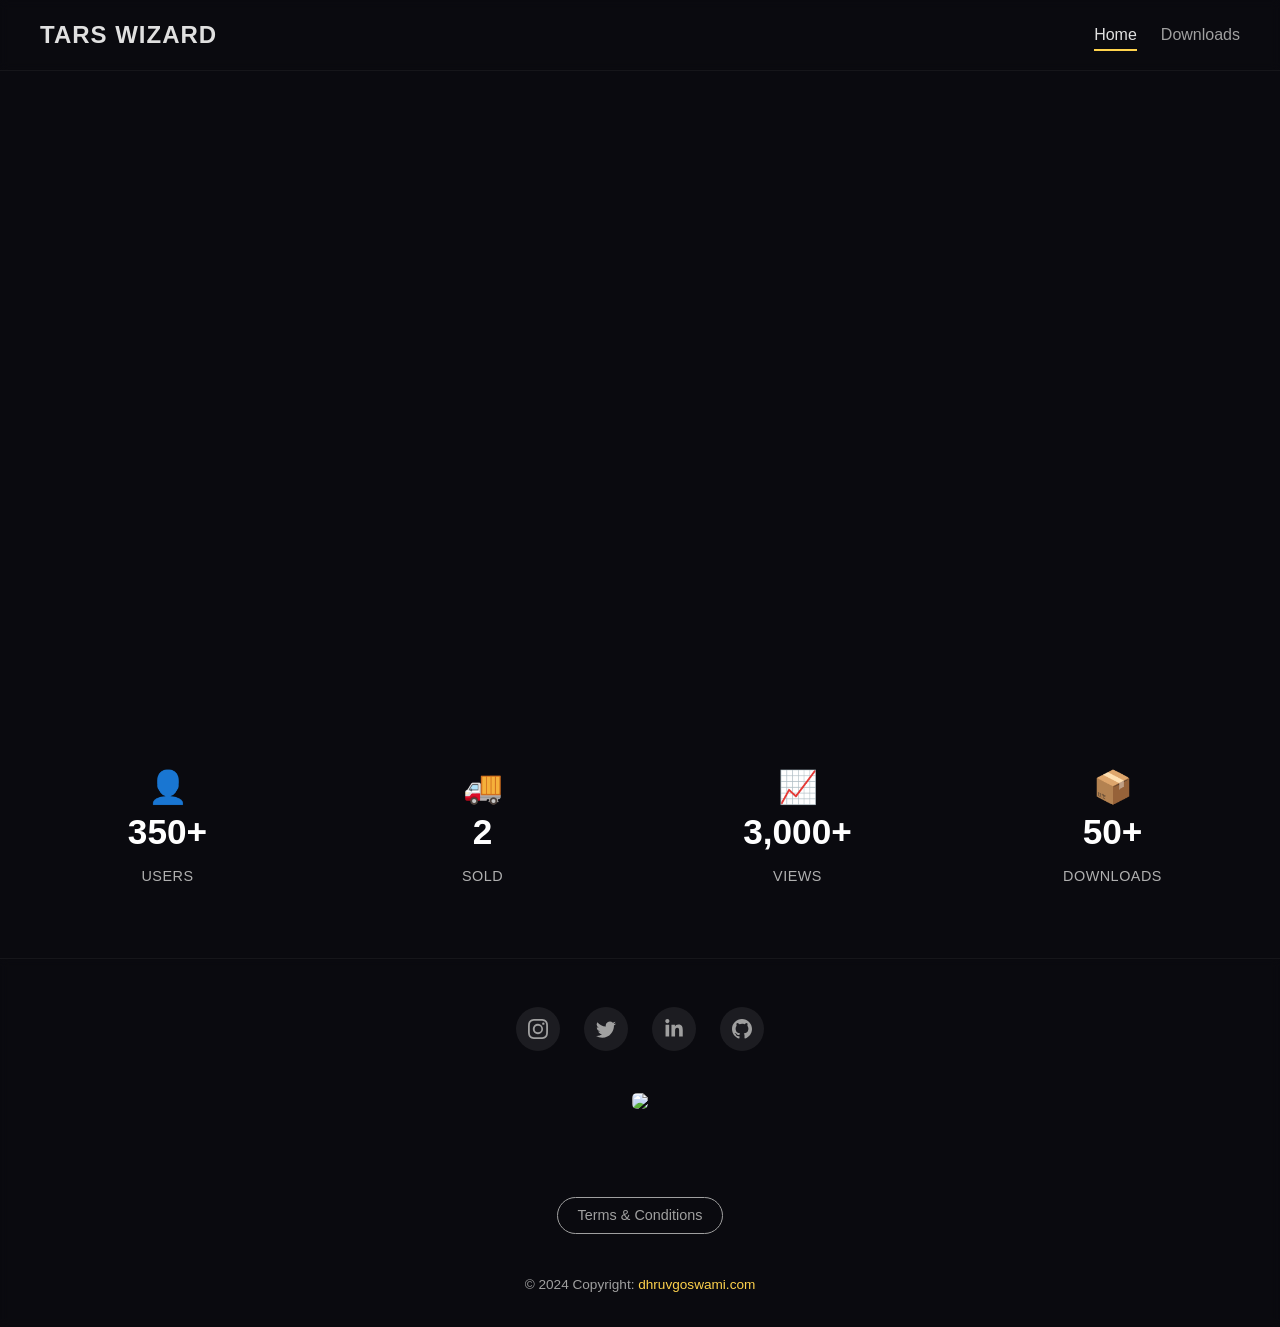
==== index.html @ a16fc8af "Refresh downloads and Docs" ====
<!DOCTYPE html>
<html lang="en">
<head>
    <meta charset="UTF-8">
    <meta name="viewport" content="width=device-width, initial-scale=1.0">
    <title>TARS WIZARD - Robotic Assistant</title>
    <link rel="stylesheet" href="styles.css">
    <style>
        /* Stats Section Styles */
        .stats-container {
            display: flex;
            justify-content: space-around;
            align-items: flex-start; /* Align items to the top for consistent baseline if text wraps */
            flex-wrap: wrap;
            padding: 20px 10px; /* Adjusted padding */
            margin-top: 30px; /* Space below the spline viewer */
            margin-bottom: 30px; /* Space above footer or next section */
            /* background-color: rgba(255, 255, 255, 0.05); /* Subtle background, can be re-enabled */
            border-radius: 8px;
            color: #fff; 
        }
        .stat-item {
            display: flex;
            flex-direction: column;
            align-items: center;
            text-align: center;
            padding: 10px; /* Reduced padding for tighter look */
            margin: 10px; /* Margin between items */
            min-width: 100px; /* Minimum width for each stat item */
            flex-basis: 180px; /* Base width, allowing flex-grow if space */
            flex-grow: 1;
        }
        .stat-icon {
            font-size: 2em; 
            margin-bottom: 10px;
            color: #FFDD00; /* Accent color */
            line-height: 1; /* Ensure icon doesn't add too much vertical space */
        }
        .stat-number {
            font-size: 2.2em; 
            font-weight: 700; /* Bolder */
            line-height: 1.1;
            color: #ffffff; /* Bright white for numbers */
        }
        .stat-label {
            font-size: 0.9em;
            color: #b0b0b0; /* Lighter grey for labels */
            margin-top: 8px;
            text-transform: uppercase; /* Uppercase labels for style */
            letter-spacing: 0.5px;
        }

        /* Responsive adjustments */
        @media (max-width: 768px) {
            .stats-container {
                flex-direction: row; /* Keep as row but allow wrapping */
                justify-content: center; /* Center items when they wrap */
            }
            .stat-item {
                flex-basis: calc(50% - 20px); /* Two items per row, accounting for margin */
                max-width: calc(50% - 20px);
                margin: 10px;
            }
        }
        @media (max-width: 480px) {
            .stat-item {
                flex-basis: calc(100% - 20px); /* One item per row */
                max-width: calc(100% - 20px);
                padding: 15px 10px;
            }
            .stat-number {
                font-size: 2em;
            }
            .stat-icon {
                font-size: 1.8em;
            }
        }
    </style>
</head>
<body>
    <nav class="main-navbar" id="main-navbar">
        <div class="navbar-content">
            <a href="index.html" class="nav-brand">TARS WIZARD</a>
            <button class="nav-toggle" id="nav-toggle">
                <span></span>
                <span></span>
                <span></span>
            </button>
            <ul class="nav-links" id="nav-links">
                <li><a href="index.html" class="active">Home</a></li> <!-- Mark Home as active -->
                <li><a href="downloads.html">Downloads</a></li>
            </ul>
            <!-- Optional: Add login/signup buttons here if desired -->
            <!-- <div class="auth-buttons-nav"> ... </div> -->
        </div>
    </nav>

    <main id="main-content">
        <section class="hero">
            <div class="hero-content">
                <div class="model-container">
                    <script type="module" src="https://unpkg.com/@splinetool/viewer@1.9.54/build/spline-viewer.js"></script>
                    <spline-viewer url="https://prod.spline.design/zp9qJpW-z9RVErOU/scene.splinecode"></spline-viewer>
                </div>
            </div>
        </section>

        <section class="stats-section">
            <div class="stats-container">
                <div class="stat-item">
                    <div class="stat-icon">👤</div>
                    <div class="stat-number">350+</div>
                    <div class="stat-label">Users</div>
                </div>
                <div class="stat-item">
                    <div class="stat-icon">🚚</div>
                    <div class="stat-number">2</div>
                    <div class="stat-label">Sold</div>
                </div>
                <div class="stat-item">
                    <div class="stat-icon">📈</div>
                    <div class="stat-number">3,000+</div>
                    <div class="stat-label">Views</div>
                </div>
                <div class="stat-item">
                    <div class="stat-icon">📦</div>
                    <div class="stat-number">50+</div>
                    <div class="stat-label">Downloads</div>
                </div>
            </div>
        </section>

        <footer class="site-footer">
            <div class="footer-content">
                <div class="social-card-container">
                    <a href="https://www.instagram.com/wizard.py/" class="socialContainer containerOne">
                        <svg class="socialSvg instagramSvg" viewBox="0 0 16 16">
                            <path d="M8 0C5.829 0 5.556.01 4.703.048 3.85.088 3.269.222 2.76.42a3.917 3.917 0 0 0-1.417.923A3.927 3.927 0 0 0 .42 2.76C.222 3.268.087 3.85.048 4.7.01 5.555 0 5.827 0 8.001c0 2.172.01 2.444.048 3.297.04.852.174 1.433.372 1.942.205.526.478.972.923 1.417.444.445.89.719 1.416.923.51.198 1.09.333 1.942.372C5.555 15.99 5.827 16 8 16s2.444-.01 3.298-.048c.851-.04 1.434-.174 1.943-.372a3.916 3.916 0 0 0 1.416-.923c.445-.445.718-.891.923-1.417.197-.509.332-1.09.372-1.942C15.99 10.445 16 10.173 16 8s-.01-2.445-.048-3.299c-.04-.851-.175-1.433-.372-1.941a3.926 3.926 0 0 0-.923-1.417A3.911 3.911 0 0 0 13.24.42c-.51-.198-1.092-.333-1.943-.372C10.443.01 10.172 0 7.998 0h.003zm-.717 1.442h.718c2.136 0 2.389.007 3.232.046.78.035 1.204.166 1.486.275.373.145.64.319.92.599.28.28.453.546.598.92.11.281.24.705.275 1.485.039.843.047 1.096.047 3.231s-.008 2.389-.047 3.232c-.035.78-.166 1.203-.275 1.485a2.47 2.47 0 0 1-.599.919c-.28.28-.546.453-.92.598-.28.11-.704.24-1.485.276-.843.038-1.096.047-3.232.047s-2.39-.009-3.233-.047c-.78-.036-1.203-.166-1.485-.276a2.478 2.478 0 0 1-.92-.598 2.48 2.48 0 0 1-.6-.92c-.109-.281-.24-.705-.275-1.485-.038-.843-.046-1.096-.046-3.233 0-2.136.008-2.388.046-3.231.036-.78.166-1.204.276-1.486.145-.373.319-.64.599-.92.28-.28.546-.453.92-.598.282-.11.705-.24 1.485-.276.738-.034 1.024-.044 2.515-.045v.002zm4.988 1.328a.96.96 0 1 0 0 1.92.96.96 0 0 0 0-1.92zm-4.27 1.122a4.109 4.109 0 1 0 0 8.217 4.109 4.109 0 0 0 0-8.217zm0 1.441a2.667 2.667 0 1 1 0 5.334 2.667 2.667 0 0 1 0-5.334z"></path>
                        </svg>
                    </a>
                    <a href="https://x.com/Dhruv_10_" class="socialContainer containerTwo">
                        <svg class="socialSvg twitterSvg" viewBox="0 0 16 16">
                            <path d="M5.026 15c6.038 0 9.341-5.003 9.341-9.334 0-.14 0-.282-.006-.422A6.685 6.685 0 0 0 16 3.542a6.658 6.658 0 0 1-1.889.518 3.301 3.301 0 0 0 1.447-1.817 6.533 6.533 0 0 1-2.087.793A3.286 3.286 0 0 0 7.875 6.03a9.325 9.325 0 0 1-6.767-3.429 3.289 3.289 0 0 0 1.018 4.382A3.323 3.323 0 0 1 .64 6.575v.045a3.288 3.288 0 0 0 2.632 3.218 3.203 3.203 0 0 1-.865.115 3.23 3.23 0 0 1-.614-.057 3.283 3.283 0 0 0 3.067 2.277A6.588 6.588 0 0 1 .78 13.58a6.32 6.32 0 0 1-.78-.045A9.344 9.344 0 0 0 5.026 15z"></path>
                        </svg>
                    </a>
                    <a href="https://www.linkedin.com/in/Dhruv-Goswami-24-/" class="socialContainer containerThree">
                        <svg class="socialSvg linkdinSvg" viewBox="0 0 448 512">
                            <path d="M100.28 448H7.4V148.9h92.88zM53.79 108.1C24.09 108.1 0 83.5 0 53.8a53.79 53.79 0 0 1 107.58 0c0 29.7-24.1 54.3-53.79 54.3zM447.9 448h-92.68V302.4c0-34.7-.7-79.2-48.29-79.2-48.29 0-55.69 37.7-55.69 76.7V448h-92.78V148.9h89.08v40.8h1.3c12.4-23.5 42.69-48.3 87.88-48.3 94 0 111.28 61.9 111.28 142.3V448z"></path>
                        </svg>
                    </a>
                    <a href="https://github.com/DhruvGoswami10" class="socialContainer containerFour">
                        <svg class="socialSvg githubSvg" viewBox="0 0 24 24">
                            <path d="M12 0C5.374 0 0 5.373 0 12c0 5.302 3.438 9.8 8.207 11.387.599.111.793-.261.793-.577v-2.234c-3.338.726-4.033-1.416-4.033-1.416-.546-1.387-1.333-1.756-1.333-1.756-1.089-.745.083-.729.083-.729 1.205.084 1.839 1.237 1.839 1.237 1.07 1.834 2.807 1.304 3.492.997.107-.775.418-1.305.762-1.604-2.665-.305-5.467-1.334-5.467-5.931 0-1.311.469-2.381 1.236-3.221-.124-.303-.535-1.524.117-3.176 0 0 1.008-.322 3.301 1.23A11.509 11.509 0 0112 5.803c1.02.005 2.047.138 3.006.404 2.291-1.552 3.297-1.23 3.297-1.23.653 1.653.242 2.874.118 3.176.77.84 1.235 1.911 1.235 3.221 0 4.609-2.807 5.624-5.479 5.921.43.372.823 1.102.823 2.222v3.293c0 .319.192.694.801.576C20.566 21.797 24 17.3 24 12c0-6.627-5.373-12-12-12z"/>
                        </svg>
                    </a>
                </div>

                <div class="support-link">
                    <a href="https://www.buymeacoffee.com/DhruvG24"><img src="https://img.buymeacoffee.com/button-api/?text=Support TARS Maintenance &emoji=&slug=DhruvG24&button_colour=FFDD00&font_colour=000000&font_family=Inter&outline_colour=000000&coffee_colour=ffffff" /></a>
                </div>

                <div class="footer-stats">
                    <!-- Removed Firebase-dependent stats -->
                </div>

                <div class="footer-links">
                    <button onclick="window.location.href='https://garnet-indigo-717.notion.site/Terms-and-Conditions-18381163f50b80c9a275ccec03162fb6?pvs=4'" class="terms-btn">Terms & Conditions</button>
                </div>

                <div class="copyright">
                    © 2024 Copyright: <a href="https://dhruvgoswami.com" class="copyright-link">dhruvgoswami.com</a>
                </div>
            </div>
        </footer>
    </main>

    <script>
        // --- Navbar Scroll Behavior ---
        let lastScrollTop = 0;
        const navbar = document.getElementById('main-navbar');
        const scrollThreshold = 50; // Only hide after scrolling down 50px

        window.addEventListener('scroll', function() {
            let currentScroll = window.pageYOffset || document.documentElement.scrollTop;

            if (currentScroll > lastScrollTop && currentScroll > scrollThreshold) {
                // Scrolling Down
                if (navbar) {
                    navbar.classList.add('navbar-hidden');
                }
            } else {
                // Scrolling Up or near top
                if (navbar) {
                    navbar.classList.remove('navbar-hidden');
                }
            }
            // For Mobile or negative scrolling
            lastScrollTop = currentScroll <= 0 ? 0 : currentScroll;
        }, false);

        // --- Mobile Navigation Toggle ---
        document.addEventListener('DOMContentLoaded', function() {
            const navToggle = document.getElementById('nav-toggle');
            const navLinks = document.getElementById('nav-links');

            if (navToggle && navLinks) {
                navToggle.addEventListener('click', function() {
                    navToggle.classList.toggle('active');
                    navLinks.classList.toggle('active');
                });

                // Close mobile menu when clicking on a link
                navLinks.addEventListener('click', function(e) {
                    if (e.target.tagName === 'A') {
                        navToggle.classList.remove('active');
                        navLinks.classList.remove('active');
                    }
                });

                // Close mobile menu when clicking outside
                document.addEventListener('click', function(e) {
                    if (!navbar.contains(e.target)) {
                        navToggle.classList.remove('active');
                        navLinks.classList.remove('active');
                    }
                });
            }
        });

        // --- Initialization ---
        document.addEventListener('DOMContentLoaded', () => {
            // Removed Firebase-dependent function calls
        });
    </script>
</body>
</html>
---- styles.css ----
/* Reset and Base Styles */
:root {
    --background-dark: #0a0a0f; /* Very dark blue/black */
    --text-light: #e0e0e0; /* Light grey */
    --text-medium: #a0a0a0; /* Medium grey */
    --accent-gold: #ffd34d; /* Gold accent */
    --accent-blue: #4286f4; /* Subtle blue */
    --font-primary: 'Inter', sans-serif; /* Clean sans-serif font */
}

/* Import Inter font (add this if not already globally available) */
@import url('https://fonts.googleapis.com/css2?family=Inter:wght@300;400;500;700&display=swap');

* {
    margin: 0;
    padding: 0;
    box-sizing: border-box;
}

html {
    scroll-behavior: smooth; /* Enable smooth scrolling */
}

body {
    font-family: var(--font-primary);
    background-color: var(--background-dark);
    color: var(--text-light);
    line-height: 1.6;
    overflow-x: hidden; /* Prevent horizontal scroll */
    /* Optional: Add a subtle background gradient or image */
    /* background-image: linear-gradient(to bottom, #0a0a0f, #1a1a2f); */
}

/* Remove styles for elements no longer in index.html */
/* header, .stars, .black-hole, .features, .feature-card, .quote-section, etc. */
/* Keep only styles relevant to the new index.html structure */

/* Main Content Area */
#main-content {
    display: flex;
    flex-direction: column;
    min-height: 100vh; /* Ensure footer is pushed down */
}

/* Hero Section (Spline Viewer) */
.hero {
    display: flex;
    justify-content: center;
    align-items: center;
    flex-grow: 1; /* Take up available space */
    padding: 2rem 1rem; /* Add some padding */
    min-height: 70vh; /* Ensure spline has enough space */
}

.hero-content {
    width: 100%;
    max-width: 1000px; /* Limit spline width */
    height: 60vh; /* Adjust height as needed */
    display: flex;
    justify-content: center;
    align-items: center;
}

.model-container {
    width: 100%;
    height: 100%;
}

spline-viewer {
    width: 100%;
    height: 100%;
    border-radius: 12px; /* Slightly rounded corners */
    /* Add a subtle border or shadow if desired */
    /* border: 1px solid rgba(255, 255, 255, 0.1); */
    /* box-shadow: 0 10px 30px rgba(0, 0, 0, 0.3); */
}

/* Footer Styles */
.site-footer {
    background-color: rgba(10, 10, 15, 0.8); /* Slightly transparent dark background */
    padding: 3rem 1rem 2rem; /* More padding */
    margin-top: auto; /* Push to bottom */
    border-top: 1px solid rgba(255, 255, 255, 0.05); /* Subtle top border */
    backdrop-filter: blur(5px); /* Frosted glass effect (optional) */
    -webkit-backdrop-filter: blur(5px); /* Safari */
}

.footer-content {
    max-width: 1100px;
    margin: 0 auto;
    display: flex;
    flex-direction: column;
    align-items: center;
    gap: 2.5rem; /* Increased gap */
}

/* Social Card Styles (Minimalist) */
.social-card-container { /* Renamed class to avoid conflict if .social-card is used elsewhere */
    display: flex;
    gap: 1.5rem; /* Space out icons */
    /* Removed background, shadow, padding */
}

.socialContainer {
    width: 44px; /* Slightly smaller */
    height: 44px;
    border-radius: 50%; /* Make circular */
    background-color: rgba(255, 255, 255, 0.08); /* Subtle background */
    display: flex;
    align-items: center;
    justify-content: center;
    transition: background-color 0.3s ease, transform 0.3s ease;
}

.socialSvg {
    width: 20px; /* Adjust icon size */
    height: 20px;
}

.socialSvg path {
    fill: var(--text-medium); /* Grey icons */
    transition: fill 0.3s ease;
}

.socialContainer:hover {
    background-color: rgba(255, 255, 255, 0.15); /* Lighten on hover */
    transform: translateY(-3px); /* Subtle lift */
}

/* Specific hover colors (optional, can keep them subtle grey) */
.containerOne:hover .socialSvg path { fill: #d62976; } /* Instagram */
.containerTwo:hover .socialSvg path { fill: #00acee; } /* Twitter */
.containerThree:hover .socialSvg path { fill: #0072b1; } /* LinkedIn */
.containerFour:hover .socialSvg path { fill: #ffffff; } /* GitHub */

/* Remove hover background color changes if only icon color change is desired */
/* .containerOne:hover { background-color: transparent; } */
/* ... etc ... */

/* Support Link (Buy Me a Coffee) */
.support-link a img {
    transition: transform 0.3s ease, box-shadow 0.3s ease;
    border-radius: 5px;
}

.support-link a:hover img {
    transform: scale(1.05);
    box-shadow: 0 5px 15px rgba(255, 221, 0, 0.2);
}

/* Footer Stats */
.footer-stats {
    display: flex;
    gap: 3rem;
    text-align: center;
}

.stat-item {
    animation: fadeInUp 0.5s ease forwards;
}

.stat-item:nth-child(1) { animation-delay: 0.2s; }
.stat-item:nth-child(2) { animation-delay: 0.4s; }

.stat-number {
    font-size: 2rem; /* Slightly smaller */
    font-weight: 500; /* Less bold */
    color: var(--text-light); /* White */
    margin-bottom: 0.3rem;
    display: block;
}

.stat-label {
    font-size: 0.8rem;
    color: var(--text-medium);
    text-transform: uppercase;
    letter-spacing: 1.5px;
}

/* Footer Links (Terms) */
.footer-links .terms-btn {
    background: transparent;
    color: var(--text-medium);
    border: 1px solid var(--text-medium);
    padding: 0.6rem 1.2rem;
    border-radius: 20px; /* Pill shape */
    cursor: pointer;
    transition: all 0.3s ease;
    font-size: 0.9rem;
    font-weight: 500;
}

.footer-links .terms-btn:hover {
    background: rgba(255, 255, 255, 0.1);
    color: var(--text-light);
    border-color: var(--text-light);
    transform: translateY(-2px);
}

/* Copyright */
.copyright {
    color: var(--text-medium);
    font-size: 0.85rem;
}

.copyright-link {
    color: var(--accent-gold);
    text-decoration: none;
    transition: color 0.3s ease;
}

.copyright-link:hover {
    color: #fff;
    text-decoration: underline;
}

/* Animations */
@keyframes fadeInUp {
    from {
        opacity: 0;
        transform: translateY(15px);
    }
    to {
        opacity: 1;
        transform: translateY(0);
    }
}

/* --- Navbar Styles --- */
.main-navbar {
    background-color: rgba(10, 10, 15, 0.8); /* Match footer background */
    padding: 1rem 2rem;
    position: sticky; /* Make it stick to the top */
    top: 0;
    z-index: 100; /* Ensure it's above other content */
    border-bottom: 1px solid rgba(255, 255, 255, 0.05); /* Subtle bottom border */
    backdrop-filter: blur(5px);
    -webkit-backdrop-filter: blur(5px);
    transition: transform 0.3s ease-in-out, background-color 0.3s ease; /* Added transform transition */
}

.main-navbar.navbar-hidden {
    transform: translateY(-100%); /* Hide navbar by moving it up */
}

/* Optional: Change background slightly on scroll */
/* body.scrolled .main-navbar { background-color: rgba(10, 10, 15, 0.9); } */

.navbar-content {
    max-width: 1200px; /* Limit width */
    margin: 0 auto;
    display: flex; /* Ensure flex display */
    justify-content: space-between; /* Space out brand, links, auth */
    align-items: center; /* Vertically align items */
    position: relative;
}

.nav-brand {
    color: var(--text-light);
    font-size: 1.5rem;
    font-weight: 700;
    text-decoration: none;
    letter-spacing: 1px;
    transition: color 0.3s ease;
}

.nav-brand:hover {
    color: var(--accent-gold);
}

/* Mobile menu toggle button */
.nav-toggle {
    display: none;
    flex-direction: column;
    cursor: pointer;
    padding: 0.5rem;
    background: none;
    border: none;
    z-index: 101;
}

.nav-toggle span {
    display: block;
    width: 25px;
    height: 3px;
    background-color: var(--text-light);
    margin: 3px 0;
    transition: 0.3s;
    transform-origin: center;
}

.nav-toggle.active span:nth-child(1) {
    transform: rotate(45deg) translate(5px, 5px);
}

.nav-toggle.active span:nth-child(2) {
    opacity: 0;
}

.nav-toggle.active span:nth-child(3) {
    transform: rotate(-45deg) translate(7px, -6px);
}

.nav-links {
    list-style: none;
    display: flex;
    gap: 1.5rem;
}

.nav-links li {
    padding: 0;
    margin: 0;
}

.nav-links a {
    color: var(--text-medium);
    text-decoration: none;
    font-size: 1rem;
    font-weight: 500;
    padding: 0.5rem 0;
    position: relative;
    transition: color 0.3s ease;
}

.nav-links a::after {
    content: '';
    position: absolute;
    bottom: 0;
    left: 0;
    width: 0;
    height: 2px;
    background-color: var(--accent-gold);
    transition: width 0.3s ease;
}

.nav-links a:hover,
.nav-links a.active {
    color: var(--text-light);
}

.nav-links a:hover::after,
.nav-links a.active::after {
    width: 100%;
}

/* Adjust auth buttons position in navbar */
.auth-buttons-nav {
    display: flex; /* Ensure flex display */
    align-items: center; /* Vertically align items */
    gap: 0.5rem; /* Space between buttons */
}

.auth-buttons-nav button {
    background-color: var(--accent-gold);
    color: var(--background-dark);
    border: none;
    padding: 0.5rem 1rem;
    border-radius: 4px;
    cursor: pointer;
    font-weight: 500;
    transition: background-color 0.3s ease;
    margin: 0; /* Explicitly remove any default/conflicting margins */
}

.auth-buttons-nav button:hover {
    background-color: #fff;
}

.auth-buttons-nav #logout-btn {
    background-color: transparent;
    color: var(--text-medium);
    border: 1px solid var(--text-medium);
}

.auth-buttons-nav #logout-btn:hover {
    background-color: rgba(255, 255, 255, 0.1);
    color: var(--text-light);
    border-color: var(--text-light);
}

.auth-buttons-nav .user-email {
    color: var(--text-medium);
    font-size: 0.9rem;
    margin-right: 0.5rem;
}

/* --- Community Page Layout --- */
.community-layout {
    display: flex;
    margin-top: 60px; /* Adjust based on navbar height */
    padding: 20px;
}

.sidebar-nav {
    width: 200px;
    flex-shrink: 0; /* Prevent the sidebar from shrinking */
    padding-right: 20px;
    border-right: 1px solid #ddd; /* Use a theme-appropriate color */
    /* Ensure consistent background if needed */
    /* background-color: rgba(10, 10, 15, 0.4); */
}

.sidebar-nav h2 {
    margin-top: 0;
    margin-bottom: 15px;
    font-size: 1.4em;
    color: var(--text-light); /* Use theme color */
}

.sidebar-nav ul {
    list-style: none;
    padding: 0;
    margin: 0;
}

.sidebar-nav li {
    margin-bottom: 10px;
}

.sidebar-nav .sidebar-link {
    text-decoration: none;
    color: var(--text-medium); /* Use theme color */
    padding: 8px 12px;
    display: block;
    border-radius: 4px;
    transition: background-color 0.2s ease, color 0.2s ease;
}

.sidebar-nav .sidebar-link:hover {
    background-color: rgba(255, 255, 255, 0.1); /* Theme hover */
    color: var(--text-light);
}

.sidebar-nav .sidebar-link.active {
    background-color: var(--accent-blue); /* Theme active color */
    color: white;
    font-weight: bold;
}

.community-content {
    flex-grow: 1;
    padding-left: 30px;
    min-width: 0; /* Prevent content from pushing sidebar if it's too wide */
}

/* --- TARS Logs Specific Styles --- */
.tars-log-controls button {
    margin-left: 10px;
    padding: 8px 15px;
    cursor: pointer;
    border: 1px solid #ccc;
    border-radius: 4px;
    background-color: #f8f9fa;
}

.tars-log-controls button:hover {
    background-color: #e2e6ea;
}

#clear-logs-btn {
    background-color: #dc3545;
    color: white;
    border-color: #dc3545;
}

#clear-logs-btn:hover {
    background-color: #c82333;
    border-color: #bd2130;
}

.tars-log-output {
    height: 400px; /* Or max-height */
    overflow-y: auto;
    border: 1px solid #eee;
    padding: 15px;
    background-color: #1a1a1a; /* Dark background */
    color: #0f0; /* Green text */
    font-family: 'Courier New', Courier, monospace;
    font-size: 0.9em;
    border-radius: 4px;
    white-space: pre-wrap; /* Preserve whitespace and wrap lines */
    word-wrap: break-word; /* Break long words */
}

.log-entry {
    margin-bottom: 5px;
}

/* Styles for the typing cursor (no animation) */
.log-cursor {
    display: inline-block;
    background-color: #0f0; /* Cursor color matches text */
    width: 8px; /* Adjust width as needed */
    height: 1em; /* Match line height */
    margin-left: 2px;
    vertical-align: text-bottom; /* Align cursor nicely */
}

/* Responsive adjustments */
@media (max-width: 768px) {
    .community-layout {
        flex-direction: column;
    }

    .sidebar-nav {
        width: 100%;
        border-right: none;
        border-bottom: 1px solid #ddd;
        padding-right: 0;
        margin-bottom: 20px;
    }

    .community-content {
        padding-left: 0;
    }

    .section-header {
        flex-direction: column;
        align-items: flex-start;
    }

    .section-header h1 {
        margin-bottom: 10px;
    }

    .tars-log-controls {
        margin-top: 10px;
    }

    .tars-log-controls button {
        margin-left: 0;
        margin-right: 10px;
        margin-bottom: 5px; /* Stack buttons nicely */
    }
}

/* --- Community Content Area --- */
.community-content {
    flex-grow: 1; /* Take remaining space */
    min-width: 0; /* Prevent overflow issues */
}

.community-section {
    display: none; /* Hide sections by default */
    padding: 1.5rem;
    background-color: rgba(10, 10, 15, 0.6); /* Match footer/navbar */
    border-radius: 8px;
    margin-bottom: 2rem; /* Space between sections if multiple were shown */
    border: 1px solid rgba(255, 255, 255, 0.05);
}

.community-section.active-section {
    display: block; /* Show the active section */
}

.section-header {
    display: flex;
    justify-content: space-between;
    align-items: center;
    margin-bottom: 1.5rem;
    padding-bottom: 1rem;
    border-bottom: 1px solid rgba(255, 255, 255, 0.1);
}

.section-header h1 {
    color: var(--text-light);
    font-size: 1.8rem;
}

/* Style the create post button within the section header */
.section-header .create-post-button {
    background-color: var(--accent-gold);
    color: var(--background-dark);
    padding: 0.6rem 1.2rem;
    border-radius: 5px;
    border: none;
    cursor: pointer;
    font-weight: 500;
    transition: background-color 0.3s ease;
}

.section-header .create-post-button:hover {
    background-color: #fff;
}

/* --- Forum Specific Styles (Adjustments) --- */
/* Ensure category styles fit within the new layout */
.categories {
    display: grid; /* Or flex, depending on desired layout */
    gap: 1.5rem; /* Space between category boxes */
}

.category {
    background-color: rgba(26, 26, 47, 0.3); /* Slightly different background for categories */
    border: 1px solid rgba(255, 255, 255, 0.08);
    border-radius: 6px;
    padding: 1rem 1.5rem;
}

.category-header {
    display: flex;
    justify-content: space-between;
    align-items: center;
    margin-bottom: 1rem; /* Space between header and posts */
    padding-bottom: 0.5rem;
    border-bottom: 1px solid rgba(255, 255, 255, 0.1);
}

.category-header h2 {
    color: var(--text-light);
    font-size: 1.2rem; /* Slightly smaller category titles */
}

.category-header .see-more {
    color: var(--accent-blue);
    cursor: pointer;
    font-size: 0.9rem;
    transition: color 0.3s ease;
}

.category-header .see-more:hover {
    color: var(--text-light);
}

.preview-posts,
.category-posts {
    display: flex;
    flex-direction: column;
    gap: 1rem; /* Use gap for spacing between posts */
}

/* Add CSS rules to hide/show preview and full post lists based on the 'expanded' class on the category container */
.category .category-posts {
    display: none; /* Hide full post list by default */
    margin-top: 10px; /* Add some space */
}

.category.expanded .category-posts {
    display: block; /* Show full post list when expanded */
}

.category.expanded .preview-posts {
    display: none; /* Hide preview posts when expanded */
}

/* Ensure preview posts are visible by default (when not expanded) */
.category .preview-posts {
    display: block;
}

/* --- Post Styling for Separation --- */
.post {
    background-color: rgba(10, 10, 15, 0.4); /* Slightly darker background for posts */
    border: 1px solid rgba(255, 255, 255, 0.05);
    border-radius: 5px;
    padding: 1rem 1.2rem;
    transition: background-color 0.3s ease, border-color 0.3s ease;
    cursor: pointer; /* Indicate the whole post is clickable */
    margin-bottom: 1rem; /* Add space below each post */
    border-bottom: 1px solid rgba(255, 255, 255, 0.1); /* Add a subtle bottom border */
}

/* Remove bottom margin and border from the last post in a container */
.preview-posts .post:last-child,
.category-posts .post:last-child {
    margin-bottom: 0;
    border-bottom: none;
}

.post:hover {
    background-color: rgba(26, 26, 47, 0.5);
    border-color: rgba(255, 255, 255, 0.1);
}

.post-main-content {
    margin-bottom: 0.8rem; /* Space between content and footer */
    color: var(--text-light);
}

.post-footer {
    display: flex;
    justify-content: space-between;
    align-items: center;
    font-size: 0.85rem;
    color: var(--text-medium);
}

.post-meta {
    display: flex;
    align-items: center; /* Align upvote button with other meta info */
    gap: 0.8rem; /* Space between author, time, replies */
}

.post-author,
.post-time,
.reply-count {
    display: inline-flex; /* Align icon and text */
    align-items: center;
    gap: 0.3rem;
}

.reply-count svg {
    fill: currentColor; /* Use text color for icon */
}

.post-actions {
    display: flex;
    align-items: center;
    gap: 0.5rem;
}

/* --- Button Styles within Post Footer --- */
.post-actions button {
    background: none;
    border: none;
    color: var(--text-medium);
    cursor: pointer;
    padding: 0.3rem;
    border-radius: 4px;
    display: inline-flex;
    align-items: center;
    transition: color 0.3s ease, background-color 0.3s ease;
}

.post-actions button:hover {
    color: var(--text-light);
    background-color: rgba(255, 255, 255, 0.1);
}

.post-actions button svg {
    width: 16px; /* Consistent icon size */
    height: 16px;
    fill: currentColor;
}

.post-actions .delete-btn:hover {
    color: #ff4d4d; /* Red hover for delete */
    background-color: rgba(255, 77, 77, 0.1);
}

.post-actions .reply-action-btn span {
    margin-left: 0.3rem;
    font-size: 0.8rem;
}

/* --- Action Buttons General Styling (Apply to upvote, reply, delete etc.) --- */
.reply-action-btn,
.post-actions button { /* Target buttons directly inside post-actions */
    display: inline-flex; /* Use flex for alignment */
    align-items: center; /* Vertically align icon and text */
    background: none;
    border: none;
    color: var(--text-secondary); /* Use secondary text color */
    cursor: pointer;
    padding: 0.3rem 0.6rem; /* Adjust padding */
    border-radius: 4px;
    font-size: 0.85rem; /* Slightly larger font */
    transition: background-color 0.2s ease, color 0.2s ease, transform 0.2s ease; /* Smooth transitions */
    gap: 0.4rem; /* Space between icon and text */
}

.reply-action-btn:hover,
.post-actions button:hover {
    background-color: rgba(255, 255, 255, 0.1); /* Subtle background on hover */
    color: var(--text-primary); /* Brighter text on hover */
}

/* --- Upvote Button Specific Styles --- */
.upvote-btn {
    display: inline-flex; /* Use inline-flex to keep it inline with other meta items */
    flex-direction: column; /* Stack arrow and count vertically */
    align-items: center; /* Center items horizontally */
    background-color: transparent; /* Make background transparent */
    border: none; /* Remove border */
    border-radius: 4px;
    padding: 2px 4px; /* Adjust padding */
    cursor: pointer;
    transition: background-color 0.2s ease;
    margin-right: 10px; /* Space between upvote and other elements */
    min-width: 30px; /* Ensure a minimum width */
    text-align: center;
}

.upvote-btn:hover {
    background-color: rgba(255, 255, 255, 0.1); /* Subtle background on hover */
}

.upvote-arrow {
    width: 0;
    height: 0;
    border-left: 6px solid transparent;
    border-right: 6px solid transparent;
    border-bottom: 8px solid var(--text-medium); /* Use theme color */
    margin-bottom: 3px; /* Space between arrow and count */
    transition: border-bottom-color 0.2s ease;
}

.upvote-btn.upvoted .upvote-arrow {
    border-bottom-color: var(--accent-gold); /* Use theme accent color when upvoted */
}

.upvote-count {
    font-size: 0.8em; /* Slightly smaller count */
    color: var(--text-medium); /* Use theme color */
    font-weight: bold;
    line-height: 1; /* Ensure tight line height */
}

.upvote-btn.upvoted .upvote-count {
    color: var(--accent-gold); /* Match arrow color when upvoted */
}

/* --- Delete Button Specific Styles --- */
.delete-btn {
    /* Inherits general styles from .post-actions button */
    position: relative; /* Needed for positioning pseudo-elements if used */
    overflow: hidden; /* Hide overflowing parts during animation */
}

.delete-btn .svgIcon {
    width: 1em; /* Control size using font-size */
    height: 1em;
    transition: transform 0.3s ease-in-out; /* Smooth transition for icons */
}

/* Delete Hover Animation */
.delete-btn:hover {
    color: #ff4d4d; /* Red hover color */
    background-color: rgba(255, 77, 77, 0.1); /* Light red background */
}

/* Delete Active/Click Animation (Optional) */
.delete-btn:active {
    transform: scale(0.95); /* Slightly shrink button on click */
}

/* --- Post Details Section Styling --- */
#post-details {
    padding: 1.5rem;
    background-color: rgba(10, 10, 15, 0.6);
    border-radius: 8px;
    border: 1px solid rgba(255, 255, 255, 0.05);
}

#back-btn {
    background-color: rgba(255, 255, 255, 0.1);
    color: var(--text-light);
    border: 1px solid rgba(255, 255, 255, 0.2);
    padding: 0.6rem 1.2rem;
    border-radius: 5px;
    cursor: pointer;
    margin-bottom: 1.5rem;
    transition: background-color 0.3s ease, border-color 0.3s ease;
}

#back-btn:hover {
    background-color: rgba(255, 255, 255, 0.2);
    border-color: rgba(255, 255, 255, 0.3);
}

#post-content .post {
    background: none; /* Remove card background inside details view */
    border: none;
    padding: 0;
    margin-bottom: 2rem;
    cursor: default; /* Not clickable here */
}

#post-content .post:hover {
    background: none;
    border: none;
}

#post-content .post-header {
    margin-bottom: 1rem;
    padding-bottom: 1rem;
    border-bottom: 1px solid rgba(255, 255, 255, 0.1);
}

#post-content .post-header h2 {
    font-size: 1.8rem;
    color: var(--text-light);
}

#post-content .post-content {
    font-size: 1rem;
    line-height: 1.7;
    color: var(--text-light);
    margin-bottom: 1.5rem;
}

#post-content .post-footer {
    font-size: 0.9rem;
    color: var(--text-medium);
    border-top: 1px solid rgba(255, 255, 255, 0.1);
    padding-top: 1rem;
}

/* --- Replies Styling --- */
#replies {
    margin-top: 2rem;
    border-top: 1px solid rgba(255, 255, 255, 0.15);
    padding-top: 1.5rem;
}

#replies h3 {
    margin-bottom: 1.5rem;
    color: var(--text-light);
    font-size: 1.3rem;
}

.reply {
    background-color: rgba(26, 26, 47, 0.2);
    border: 1px solid rgba(255, 255, 255, 0.08);
    border-radius: 5px;
    padding: 1rem 1.2rem;
    margin-bottom: 1rem;
}

.reply-content {
    margin-bottom: 0.8rem;
    color: var(--text-light);
    font-size: 0.95rem;
    line-height: 1.6;
}

.reply-footer {
    display: flex;
    justify-content: space-between;
    align-items: center;
    font-size: 0.8rem;
    color: var(--text-medium);
}

.reply-meta {
    display: flex;
    align-items: center;
    gap: 0.8rem;
}

.reply-actions {
    display: flex;
    align-items: center;
    gap: 0.5rem;
}

.reply-actions button {
    background: none;
    border: none;
    color: var(--text-medium);
    cursor: pointer;
    padding: 0.3rem;
    border-radius: 4px;
    display: inline-flex;
    align-items: center;
    transition: color 0.3s ease, background-color 0.3s ease;
}

.reply-actions button:hover {
    color: var(--text-light);
    background-color: rgba(255, 255, 255, 0.1);
}

.reply-actions button svg {
    width: 14px; /* Slightly smaller icons for replies */
    height: 14px;
    fill: currentColor;
}

.reply-actions .delete-reply-btn:hover {
    color: #ff4d4d;
    background-color: rgba(255, 77, 77, 0.1);
}

/* --- Reply Editor Styling --- */
#reply-editor-container {
    margin-top: 2rem;
    padding-top: 1.5rem;
    border-top: 1px solid rgba(255, 255, 255, 0.1);
}

#reply-editor .ql-toolbar,
#new-post-editor .ql-toolbar {
    background-color: rgba(26, 26, 47, 0.5);
    border: 1px solid rgba(255, 255, 255, 0.1);
    border-bottom: none;
    border-top-left-radius: 5px;
    border-top-right-radius: 5px;
}

#reply-editor .ql-container,
#new-post-editor .ql-container {
    background-color: rgba(10, 10, 15, 0.7);
    border: 1px solid rgba(255, 255, 255, 0.1);
    border-bottom-left-radius: 5px;
    border-bottom-right-radius: 5px;
    color: var(--text-light);
    min-height: 100px;
}

#reply-editor .ql-editor,
#new-post-editor .ql-editor {
    color: var(--text-light);
}

#reply-btn,
#post-btn {
    background-color: var(--accent-gold);
    color: var(--background-dark);
    padding: 0.7rem 1.5rem;
    border-radius: 5px;
    border: none;
    cursor: pointer;
    font-weight: 500;
    transition: background-color 0.3s ease;
    margin-top: 1rem;
    float: right; /* Align button to the right */
}

#reply-btn:hover,
#post-btn:hover {
    background-color: #fff;
}

/* Inline Login Prompt for Reply */
#reply-login-prompt {
    margin-top: 1rem;
    padding: 1rem;
    background-color: rgba(26, 26, 47, 0.3);
    border: 1px solid rgba(255, 255, 255, 0.1);
    border-radius: 5px;
    text-align: center;
}

.login-prompt-inline p {
    margin: 0;
    color: var(--text-medium);
    display: flex; /* Align icon and text */
    align-items: center;
    justify-content: center;
    gap: 0.5rem;
}

.login-prompt-inline svg {
    stroke: var(--accent-blue);
}

.inline-login-btn {
    background: none;
    border: none;
    color: var(--accent-blue);
    text-decoration: underline;
    cursor: pointer;
    padding: 0;
    font: inherit;
    font-weight: 500;
}

.inline-login-btn:hover {
    color: var(--text-light);
}

/* Adjust modal styles if needed for the new theme */
.auth-modal .card,
.modal-content {
    background-color: #1a1a2f; /* Ensure modals match theme */
    border: 1px solid rgba(255, 255, 255, 0.1);
}

/* --- Hall of Projects Card Styles --- */
#projects-display-container .project-card {
    background-color: #12121b; /* Slightly darker card background to match image */
    border-radius: 8px;
    border: 1px solid rgba(255, 255, 255, 0.08);
    overflow: hidden;
    display: flex;
    flex-direction: column;
    transition: transform 0.2s ease-out, box-shadow 0.2s ease-out;
    /* For consistent card height - relies on grid's align-items: stretch and content structure */
}

#projects-display-container .project-card:hover {
    transform: translateY(-4px);
    box-shadow: 0 8px 16px rgba(0,0,0,0.25);
}

.project-card-condensed,
.project-card-expanded {
    padding: 1rem; /* Consistent padding */
    display: flex;
    flex-direction: column;
    flex-grow: 1;
}

/* Carousel Styling */
.carousel-container {
    width: 100%;
    height: 180px; /* Fixed height for the image carousel area */
    position: relative;
    overflow: hidden;
    background-color: #0a0a0f; /* Dark background for image area */
    border-radius: 6px;
    margin-bottom: 1rem;
}

.carousel-images {
    width: 100%;
    height: 100%;
    position: relative;
}

.carousel-image {
    width: 100%;
    height: 100%;
    object-fit: cover;
    position: absolute;
    top: 0;
    left: 0;
    opacity: 0;
    transition: opacity 0.4s ease-in-out;
    visibility: hidden;
    border-radius: 6px; /* Match container's border radius */
}

.carousel-image.active {
    opacity: 1;
    visibility: visible;
}

.carousel-control {
    position: absolute;
    top: 50%;
    transform: translateY(-50%);
    background-color: rgba(10, 10, 15, 0.6);
    color: var(--text-light);
    border: none;
    padding: 0.5rem;
    cursor: pointer;
    z-index: 10;
    border-radius: 50%;
    width: 32px; /* Slightly larger */
    height: 32px;
    display: flex;
    align-items: center;
    justify-content: center;
    font-size: 1rem;
    transition: background-color 0.2s ease;
}

.carousel-control.prev {
    left: 0.5rem;
}

.carousel-control.next {
    right: 0.5rem;
}

.carousel-control:hover {
    background-color: rgba(10, 10, 15, 0.9);
}

/* Project Info Styling (Condensed) - Order matches image: Title, Author, Description */
.project-card-condensed .project-title {
    font-size: 1.25rem; /* Adjusted size */
    color: var(--text-light);
    margin-bottom: 0.3rem; /* Reduced margin */
    font-weight: 600; /* Slightly less bold */
    line-height: 1.3;
}

.project-card-condensed .project-creator {
    font-size: 0.85rem; /* Adjusted size */
    color: var(--accent-blue);
    margin-bottom: 0.6rem; /* Adjusted margin */
}

.project-card-condensed .project-description-condensed {
    font-size: 0.9rem;
    color: var(--text-medium);
    margin-bottom: 1rem; /* Space before button */
    flex-grow: 1;
    line-height: 1.4;
    /* Clamp description to a few lines if desired, though substring is already used */
    /* display: -webkit-box; */
    /* -webkit-line-clamp: 2; */
    /* -webkit-box-orient: vertical; */
    /* overflow: hidden; */
    /* text-overflow: ellipsis; */
}

.view-project-btn {
    background-color: var(--accent-gold);
    color: var(--background-dark);
    border: none;
    padding: 0.6rem 1rem; /* Adjusted padding */
    border-radius: 5px;
    cursor: pointer;
    font-weight: 500;
    text-align: center;
    transition: background-color 0.3s ease, color 0.3s ease;
    margin-top: auto; /* Pushes button to the bottom */
    width: 100%; /* Make button full width of padding */
}

.view-project-btn:hover {
    background-color: #fff;
    color: #0a0a0f;
}

/* Expanded Card Styling */
.project-card-expanded .project-title-expanded {
    font-size: 1.5rem;
    color: var(--text-light);
    margin-bottom: 1rem;
    font-weight: 600;
}

.expanded-images-container {
    display: grid;
    grid-template-columns: repeat(auto-fill, minmax(120px, 1fr)); /* Allow more images if available */
    gap: 0.75rem;
    margin-bottom: 1rem;
}

.expanded-image {
    width: 100%;
    height: 100px; /* Fixed height for thumbs in expanded view */
    object-fit: cover;
    border-radius: 4px;
    border: 1px solid rgba(255, 255, 255, 0.05);
}

.project-card-expanded .project-creator-expanded {
    font-size: 0.95rem;
    color: var(--accent-blue);
    margin-bottom: 0.75rem;
}

.project-card-expanded .project-description-full {
    font-size: 0.95rem;
    color: var(--text-light);
    margin-bottom: 1rem;
    line-height: 1.5;
}

.project-card-expanded .project-link-btn {
    display: inline-block;
    background-color: var(--accent-blue);
    color: white;
    padding: 0.5rem 0.9rem;
    border-radius: 4px;
    text-decoration: none;
    margin-bottom: 0.75rem;
    transition: background-color 0.3s ease;
    font-size: 0.9rem;
}

.project-card-expanded .project-link-btn:hover {
    background-color: #3578e5;
}

.project-card-expanded .project-timestamp {
    font-size: 0.75rem;
    color: var(--text-medium);
    margin-bottom: 1rem;
    display: block;
}

.project-card-expanded .close-project-btn {
    background-color: #4a4a58; /* Darker grey */
    color: var(--text-light);
    border: none;
    padding: 0.6rem 1rem;
    border-radius: 5px;
    cursor: pointer;
    font-weight: 500;
    text-align: center;
    transition: background-color 0.3s ease;
    margin-top: auto; /* Pushes button to the bottom */
    width: 100%;
}

.project-card-expanded .close-project-btn:hover {
    background-color: #5a6268;
}

/* Ensure grid items stretch - targets the dynamically created grid */
#projects-display-container > div[style*="grid-template-columns"] {
    align-items: stretch !important; /* Important to override inline style if any conflict */
}

/* Placeholder for no images */
.no-image-placeholder {
    width: 100%;
    height: 100%;
    display: flex;
    align-items: center;
    justify-content: center;
    color: var(--text-medium);
    background-color: #10101a;
    font-size: 0.9rem;
    border-radius: 6px;
}

/* --- Project Submission Form Styling --- */
#project-submission-form {
    background-color: rgba(26, 26, 47, 0.5); /* Dark, slightly transparent background */
    padding: 2rem;
    border-radius: 8px;
    border: 1px solid rgba(255, 255, 255, 0.1);
    margin-top: 2rem;
    box-shadow: 0 4px 15px rgba(0, 0, 0, 0.2);
}

#project-submission-form h2 {
    color: var(--text-light);
    margin-bottom: 1.5rem;
    text-align: center;
    font-size: 1.6rem;
}

#project-submission-form div {
    margin-bottom: 1.2rem;
}

#project-submission-form label {
    display: block;
    color: var(--text-medium);
    margin-bottom: 0.5rem;
    font-size: 0.9rem;
    font-weight: 500;
}

#project-submission-form input[type="text"],
#project-submission-form input[type="url"],
#project-submission-form textarea {
    width: 100%;
    padding: 0.8rem 1rem;
    border: 1px solid rgba(255, 255, 255, 0.2);
    background-color: rgba(10, 10, 15, 0.7);
    color: var(--text-light);
    border-radius: 5px;
    font-size: 1rem;
    transition: border-color 0.3s ease, background-color 0.3s ease;
}

#project-submission-form input[type="text"]:focus,
#project-submission-form input[type="url"]:focus,
#project-submission-form textarea:focus {
    outline: none;
    border-color: var(--accent-gold);
    background-color: rgba(10, 10, 15, 0.9);
}

#project-submission-form input[type="file"] {
    color: var(--text-medium);
    background-color: rgba(10, 10, 15, 0.7);
    padding: 0.6rem;
    border-radius: 5px;
    border: 1px solid rgba(255, 255, 255, 0.2);
}

#project-submission-form input[type="file"]::file-selector-button {
    background-color: var(--accent-blue);
    color: var(--text-light);
    border: none;
    padding: 0.5rem 1rem;
    border-radius: 4px;
    cursor: pointer;
    transition: background-color 0.3s ease;
    margin-right: 10px;
}

#project-submission-form input[type="file"]::file-selector-button:hover {
    background-color: #5296f4; /* Lighter blue */
}

#project-submission-form small {
    display: block;
    color: var(--text-medium);
    font-size: 0.8rem;
    margin-top: 0.3rem;
}

#image-preview-container {
    display: flex;
    gap: 10px;
    margin-top: 10px;
    flex-wrap: wrap; /* Allow wrapping if many images */
}

#image-preview-container img {
    width: 80px;
    height: 80px;
    object-fit: cover;
    border-radius: 4px;
    border: 1px solid rgba(255, 255, 255, 0.1);
}

#project-submission-form .form-btn {
    padding: 0.8rem 1.5rem;
    border-radius: 5px;
    font-weight: 500;
    font-size: 1rem;
    cursor: pointer;
    transition: background-color 0.3s ease, color 0.3s ease, transform 0.2s ease;
    border: none;
}

#submit-project-button {
    background-color: var(--accent-gold);
    color: var(--background-dark);
}

#submit-project-button:hover {
    background-color: #fff; /* Lighter gold or white */
    color: #0a0a0f;
    transform: translateY(-2px);
}

#cancel-project-submission {
    background-color: rgba(255, 255, 255, 0.2);
    color: var(--text-light);
    margin-left: 10px;
}

#cancel-project-submission:hover {
    background-color: rgba(255, 255, 255, 0.3);
    transform: translateY(-2px);
}

/* --- Downloads Page Specific Styles --- */

.downloads-section { /* Style for sections like Core Files, Optional Files */
    padding: 2rem 1.5rem;
    background-color: rgba(10, 10, 15, 0.6); /* Match other sections */
    border-radius: 8px;
    margin-bottom: 2rem;
    border: 1px solid rgba(255, 255, 255, 0.05);
}

.downloads-section h2 {
    color: var(--text-light);
    font-size: 1.8rem;
    margin-bottom: 1.5rem;
    padding-bottom: 1rem;
    border-bottom: 1px solid rgba(255, 255, 255, 0.1);
}

.download-grid {
    display: grid;
    grid-template-columns: repeat(auto-fit, minmax(280px, 1fr)); /* Responsive grid */
    gap: 1.5rem; /* Space between items */
}

.download-item {
    background-color: rgba(26, 26, 47, 0.4); /* Slightly different background */
    border: 1px solid rgba(255, 255, 255, 0.08);
    border-radius: 6px;
    padding: 1.5rem;
    display: flex;
    flex-direction: column; /* Stack content vertically */
    transition: background-color 0.3s ease, border-color 0.3s ease, transform 0.3s ease;
}

.download-item:hover {
    background-color: rgba(26, 26, 47, 0.6);
    border-color: rgba(255, 255, 255, 0.15);
    transform: translateY(-5px); /* Subtle lift effect */
}

.download-item h3 {
    color: var(--text-light);
    font-size: 1.2rem;
    margin-bottom: 0.8rem;
}

.download-item p {
    color: var(--text-medium);
    font-size: 0.95rem;
    margin-bottom: 1.5rem; /* Space before button */
    flex-grow: 1; /* Allow description to take available space */
}

.download-button {
    display: inline-block; /* Allow padding and margin */
    background-color: var(--accent-gold);
    color: var(--background-dark);
    padding: 0.7rem 1.5rem;
    border-radius: 5px;
    text-decoration: none;
    font-weight: 500;
    text-align: center;
    transition: background-color 0.3s ease, transform 0.2s ease;
    margin-top: auto; /* Push button to the bottom */
}

.download-button:hover {
    background-color: #fff; /* Lighter gold/white on hover */
    transform: scale(1.03); /* Slightly enlarge button */
}

/* Minimalistic Download Page Styles - Dark Theme */
.downloads-header {
    text-align: center;
    padding: 40px 20px;
    background-color: rgba(10, 10, 15, 0.6); /* Dark background */
    border-bottom: 1px solid rgba(255, 255, 255, 0.1); /* Dark theme border */
    margin-bottom: 30px;
}

.downloads-header h1 {
    font-size: 2.5em;
    color: var(--text-light); /* Light text */
    margin-bottom: 10px;
}

.downloads-header p {
    font-size: 1.1em;
    color: var(--text-medium); /* Medium light text */
    max-width: 600px;
    margin: 0 auto;
}

.download-section-minimal {
    max-width: 960px;
    margin: 0 auto 32px;
    padding: 32px 24px;
    background: rgba(12, 12, 20, 0.4);
    border: 1px solid rgba(255, 255, 255, 0.06);
    border-radius: 12px;
}

.download-section-minimal h2 {
    font-size: 1.9em;
    color: var(--text-light);
    margin-bottom: 12px;
}

.download-section-minimal > p {
    margin: 0 0 24px;
    color: var(--text-medium);
    font-size: 1.05em;
}

.resource-list {
    list-style: none;
    margin: 0;
    padding: 0;
    display: flex;
    flex-direction: column;
    gap: 18px;
}

.resource-item {
    display: flex;
    flex-wrap: wrap;
    align-items: center;
    justify-content: space-between;
    gap: 12px 24px;
    padding-bottom: 12px;
    border-bottom: 1px solid rgba(255, 255, 255, 0.08);
}

.resource-item:last-child {
    border-bottom: none;
    padding-bottom: 0;
}

.resource-text {
    flex: 1 1 60%;
}

.resource-title {
    display: block;
    font-size: 1.1em;
    font-weight: 600;
    color: var(--text-light);
    margin-bottom: 4px;
}

.resource-description {
    display: block;
    font-size: 0.95em;
    color: var(--text-medium);
}

.resource-link {
    display: inline-flex;
    align-items: center;
    justify-content: center;
    padding: 0.55rem 1.2rem;
    border-radius: 999px;
    border: 1px solid rgba(255, 255, 255, 0.2);
    text-decoration: none;
    font-size: 0.95em;
    font-weight: 500;
    color: var(--text-light);
    transition: background 0.2s ease, color 0.2s ease, border-color 0.2s ease;
}

.resource-link:hover {
    background: var(--accent-gold);
    color: var(--background-dark);
    border-color: var(--accent-gold);
}

.component-list {
    display: grid;
    grid-template-columns: repeat(auto-fit, minmax(260px, 1fr));
    gap: 18px 24px;
}

.component-list .resource-item {
    border: 1px solid rgba(255, 255, 255, 0.08);
    border-radius: 12px;
    padding: 18px 20px;
    background: rgba(15, 15, 26, 0.45);
    flex-direction: row;
    align-items: center;
    gap: 16px;
}

.component-list .resource-item:hover {
    border-color: rgba(255, 255, 255, 0.18);
    background: rgba(18, 18, 30, 0.6);
}

.component-list .resource-link {
    margin-left: auto;
    margin-top: 0;
}

.component-thumb {
    width: 60px;
    height: 60px;
    object-fit: cover;
    border-radius: 6px;
    border: 1px solid rgba(255, 255, 255, 0.15);
}

@media (max-width: 600px) {
    .download-section-minimal {
        padding: 28px 18px;
    }

    .resource-item {
        padding-bottom: 16px;
    }

    .resource-text {
        flex-basis: 100%;
    }

    .resource-link {
        width: 100%;
        justify-content: center;
    }

    .component-list {
        grid-template-columns: 1fr;
    }

    .component-list .resource-item {
        flex-direction: column;
        align-items: flex-start;
    }

    .component-list .resource-link {
        margin-left: 0;
        width: 100%;
    }

    .component-thumb {
        width: 80px;
        height: 80px;
    }
}

.support-section {
    text-align: center;
    padding: 32px 20px;
    margin-bottom: 32px;
    background: rgba(12, 12, 20, 0.4);
    border: 1px solid rgba(255, 255, 255, 0.06);
    border-radius: 12px;
}

/* Ensure main content is visible after load */

/* --- Responsive Adjustments (Example) --- */
@media (max-width: 768px) {
    .community-layout {
        flex-direction: column;
        padding: 0 1rem; /* Adjust padding */
    }

    .sidebar-nav {
        flex: 0 0 auto; /* Allow sidebar to take natural width */
        width: 100%; /* Full width on small screens */
        position: static; /* Remove sticky positioning */
        margin-bottom: 1.5rem;
    }

    .navbar-content {
        padding: 0 1rem; /* Adjust navbar padding */
    }

    .nav-links {
        /* Consider implementing a mobile menu toggle */
        display: none; /* Hide links by default on small screens */
    }

    .download-grid {
        grid-template-columns: 1fr; /* Stack items vertically */
    }
}

@media screen and (max-width: 768px) {
    /* Ensure better text readability on mobile */
    body {
        font-size: 16px;
        line-height: 1.5;
    }
    
    /* Improve button touch targets */
    button, a, .nav-links a {
        min-height: 44px;
        min-width: 44px;
    }
    
    /* Better spacing for mobile */
    .hero {
        padding: 1rem;
        min-height: 60vh;
    }
    
    .hero-content {
        height: 50vh;
    }
    
    /* Improve footer on mobile */
    .site-footer {
        padding: 2rem 1rem;
    }
    
    .social-card-container {
        gap: 1rem;
    }
    
    .socialContainer {
        width: 50px;
        height: 50px;
    }
}

/* Debug helper to verify mobile breakpoints are working */
@media screen and (max-width: 768px) {
    body::before {
        content: "Mobile view active";
        position: fixed;
        top: 0;
        left: 0;
        background: rgba(255, 0, 0, 0.8);
        color: white;
        padding: 5px 10px;
        font-size: 12px;
        z-index: 9999;
        display: none; /* Hide by default, uncomment for debugging */
    }
}

/* Additional mobile navigation improvements */
@media screen and (max-width: 768px) {
    .nav-toggle {
        display: flex; /* Show the toggle button */
    }

    .nav-links {
        display: none; /* Keep links hidden by default */
        flex-direction: column;
        width: 100%;
        position: absolute;
        top: 100%;
        left: 0;
        background-color: rgba(10, 10, 15, 0.9);
        padding: 1rem;
        border-radius: 0 0 8px 8px;
        box-shadow: 0 4px 15px rgba(0, 0, 0, 0.2);
        z-index: 1000;
    }

    .nav-links.active {
        display: flex; /* Show links when active */
    }

    .nav-links a {
        padding: 0.8rem 1.2rem;
        border-bottom: 1px solid rgba(255, 255, 255, 0.1);
    }

    .nav-links a:last-child {
        border-bottom: none; /* Remove border from last link */
    }

    .auth-buttons-nav {
        flex-direction: column;
        width: 100%;
        gap: 0.8rem;
    }

    .auth-buttons-nav button {
        width: 100%;
        padding: 0.7rem;
    }
}

/* Ensure consistent spacing and alignment in mobile nav */
@media screen and (max-width: 768px) {
    .navbar-content {
        flex-direction: column;
        align-items: flex-start;
        padding: 1rem;
    }

    .nav-brand {
        margin-bottom: 1rem;
    }

    .nav-toggle {
        margin-bottom: 1rem;
    }

    .nav-links {
        width: 100%;
    }

    .nav-links a {
        padding: 0.8rem 1.2rem;
        text-align: left;
    }

    .auth-buttons-nav {
        width: 100%;
        margin-top: 1rem;
    }
}

/* --- Miscellaneous Styles --- */
.hidden {
    display: none !important;
}

.visible {
    display: block !important;
}

/* Smooth scroll for Safari */
html {
    scroll-behavior: smooth;
}

/* Focus styles for accessibility */
:focus {
    outline: 2px solid var(--accent-gold);
    outline-offset: 2px;
}

/* Custom property for transition duration */
:root {
    --transition-duration: 0.3s;
}

/* Apply transition to all elements (or specific ones) */
* {
    transition: all var(--transition-duration) ease;
}

/* --- End of CSS Document --- */
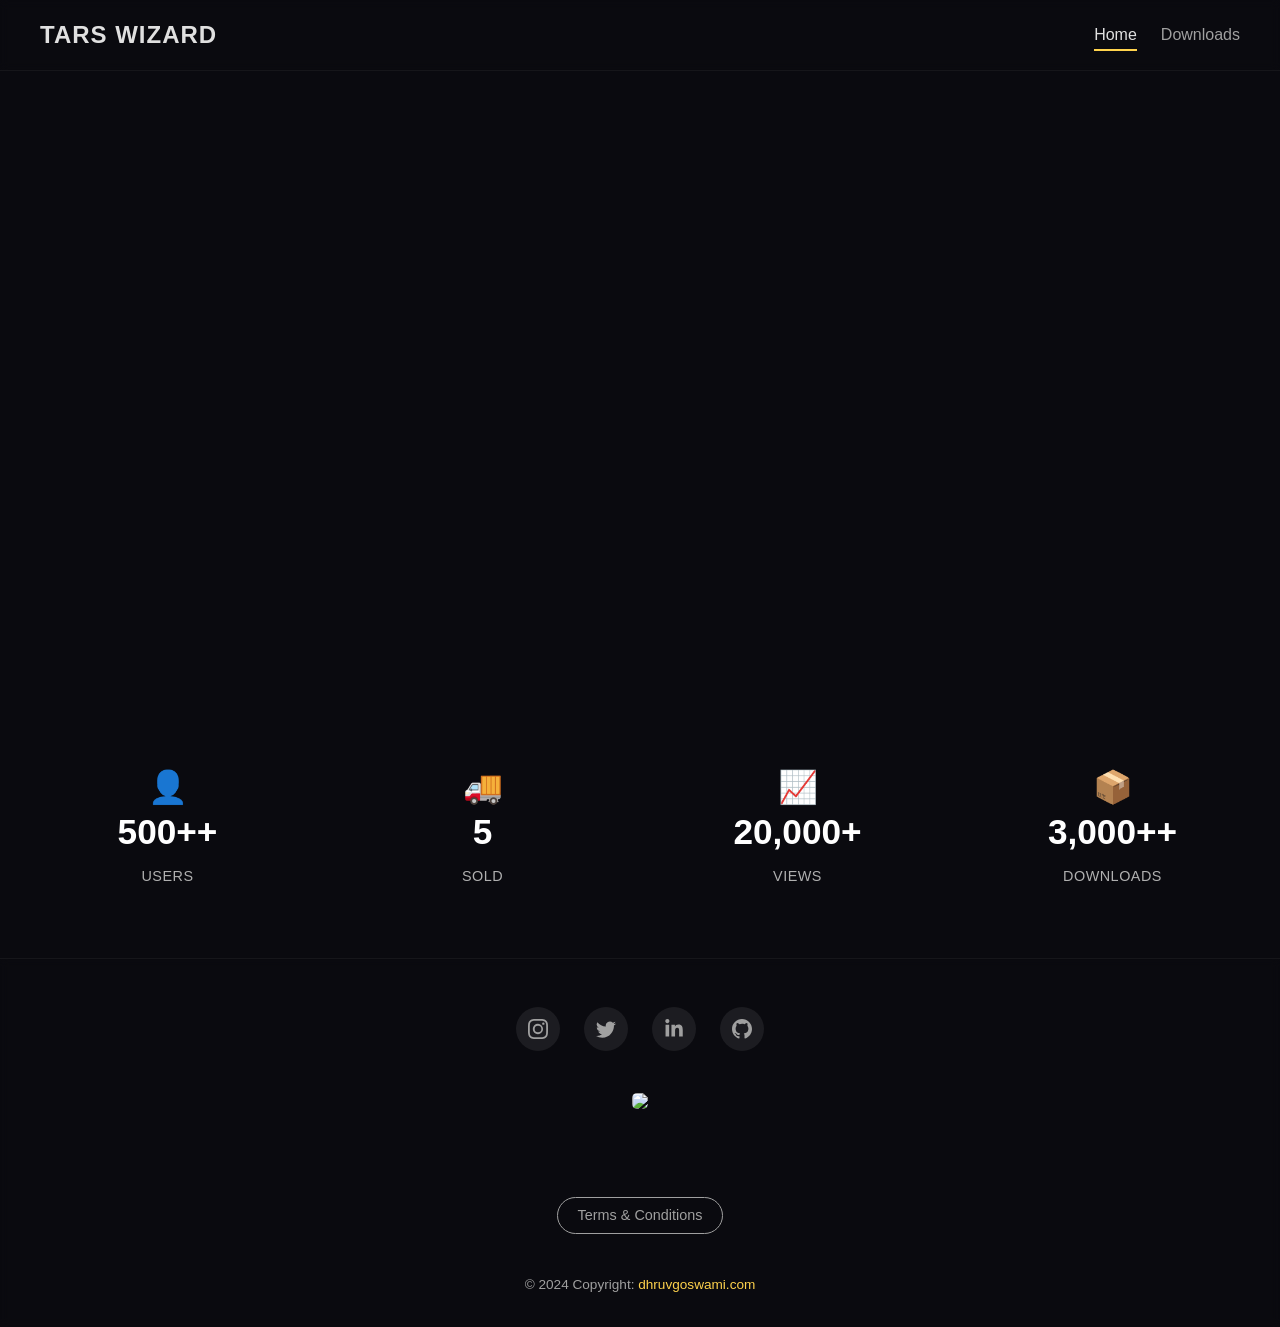
==== commit 7f83c2af: "Modify user stats and clean up Firebase references Updated user statistics and removed Firebase-depe" ====
--- a/index.html
+++ b/index.html
@@ -109,22 +109,22 @@
             <div class="stats-container">
                 <div class="stat-item">
                     <div class="stat-icon">👤</div>
-                    <div class="stat-number">350+</div>
+                    <div class="stat-number">500++</div>
                     <div class="stat-label">Users</div>
                 </div>
                 <div class="stat-item">
                     <div class="stat-icon">🚚</div>
-                    <div class="stat-number">2</div>
+                    <div class="stat-number">5</div>
                     <div class="stat-label">Sold</div>
                 </div>
                 <div class="stat-item">
                     <div class="stat-icon">📈</div>
-                    <div class="stat-number">3,000+</div>
+                    <div class="stat-number">20,000+</div>
                     <div class="stat-label">Views</div>
                 </div>
                 <div class="stat-item">
                     <div class="stat-icon">📦</div>
-                    <div class="stat-number">50+</div>
+                    <div class="stat-number">3,000++</div>
                     <div class="stat-label">Downloads</div>
                 </div>
             </div>
@@ -235,3 +235,4 @@
 </body>
 </html>
 
+
--- a/styles.css
+++ b/styles.css
@@ -1639,6 +1639,81 @@
     border: 1px solid rgba(255, 255, 255, 0.15);
 }
 
+.video-section {
+    text-align: center;
+}
+
+.video-section .video-button {
+    margin-top: 12px;
+    cursor: pointer;
+    background: rgba(0, 0, 0, 0.75);
+    color: var(--text-light);
+}
+
+.video-modal {
+    position: fixed;
+    inset: 0;
+    background: rgba(0, 0, 0, 0.7);
+    display: none;
+    align-items: center;
+    justify-content: center;
+    padding: 24px;
+    z-index: 1000;
+}
+
+.video-modal.open {
+    display: flex;
+}
+
+.video-modal-content {
+    position: relative;
+    width: min(900px, 90vw);
+    max-height: 90vh;
+    display: flex;
+    flex-direction: column;
+    gap: 12px;
+}
+
+.video-close {
+    position: absolute;
+    top: -12px;
+    right: -12px;
+    background: rgba(0, 0, 0, 0.75);
+    color: var(--text-light);
+    border: none;
+    border-radius: 50%;
+    width: 32px;
+    height: 32px;
+    font-size: 20px;
+    cursor: pointer;
+    display: flex;
+    align-items: center;
+    justify-content: center;
+}
+
+.video-close:hover {
+    background: var(--accent-gold);
+    color: var(--background-dark);
+}
+
+.video-embed {
+    position: relative;
+    padding-bottom: 56.25%;
+    height: 0;
+    border-radius: 12px;
+    overflow: hidden;
+    background: #000;
+}
+
+.video-embed iframe {
+    position: absolute;
+    top: 0;
+    left: 0;
+    width: 100%;
+    height: 100%;
+    border: 0;
+}
+
 @media (max-width: 600px) {
     .download-section-minimal {
         padding: 28px 18px;
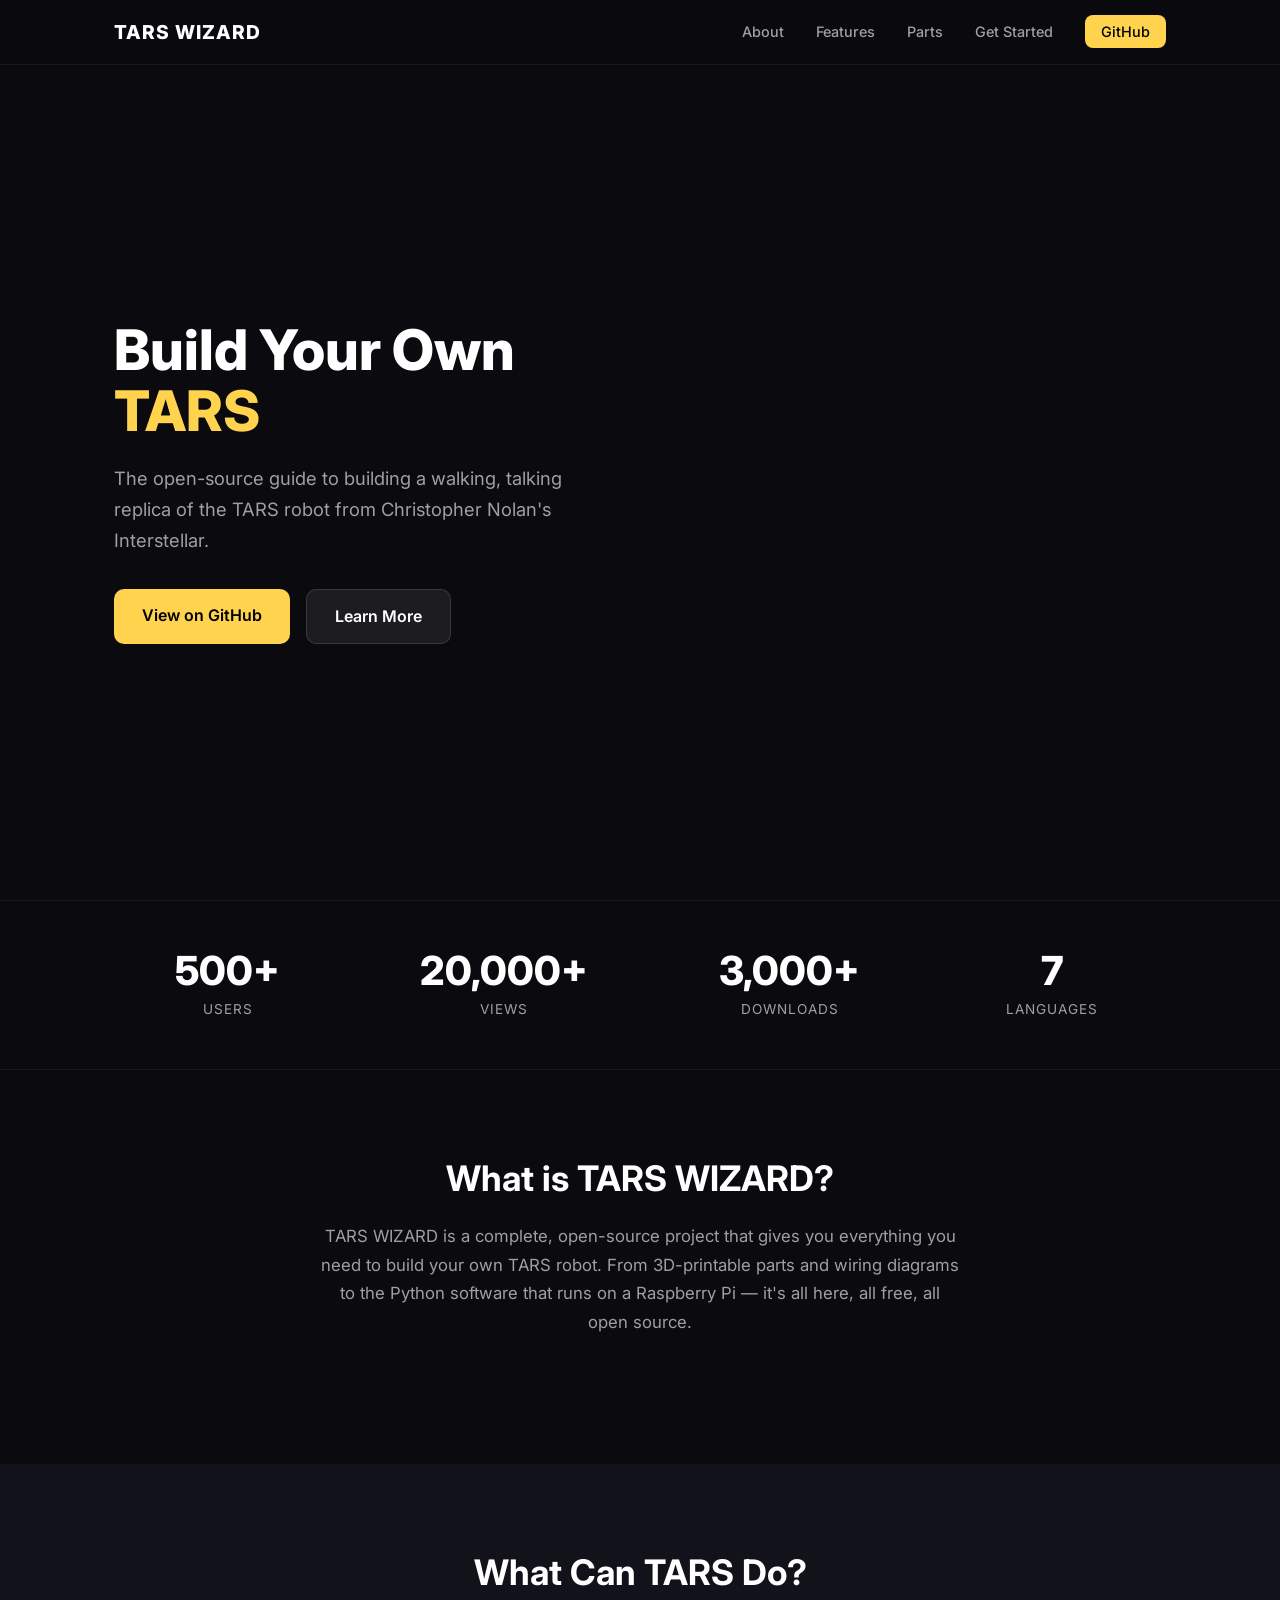
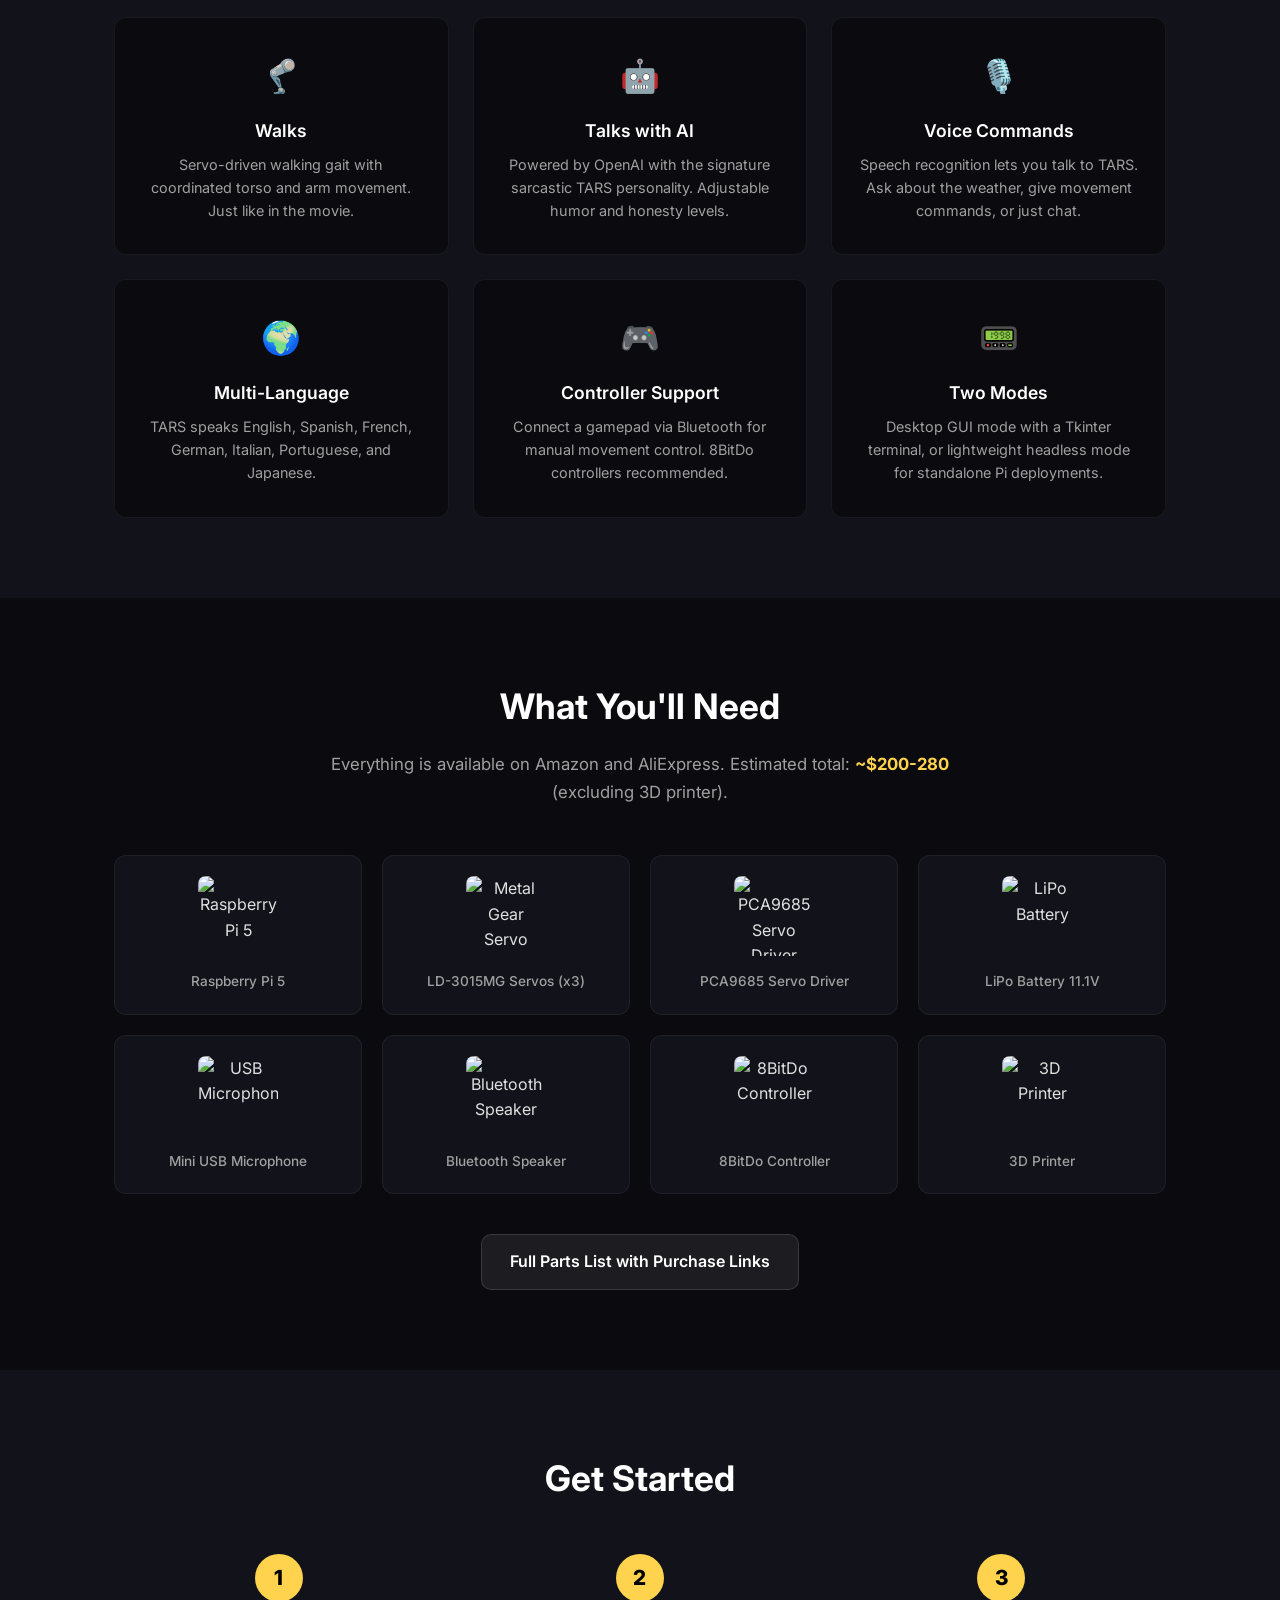
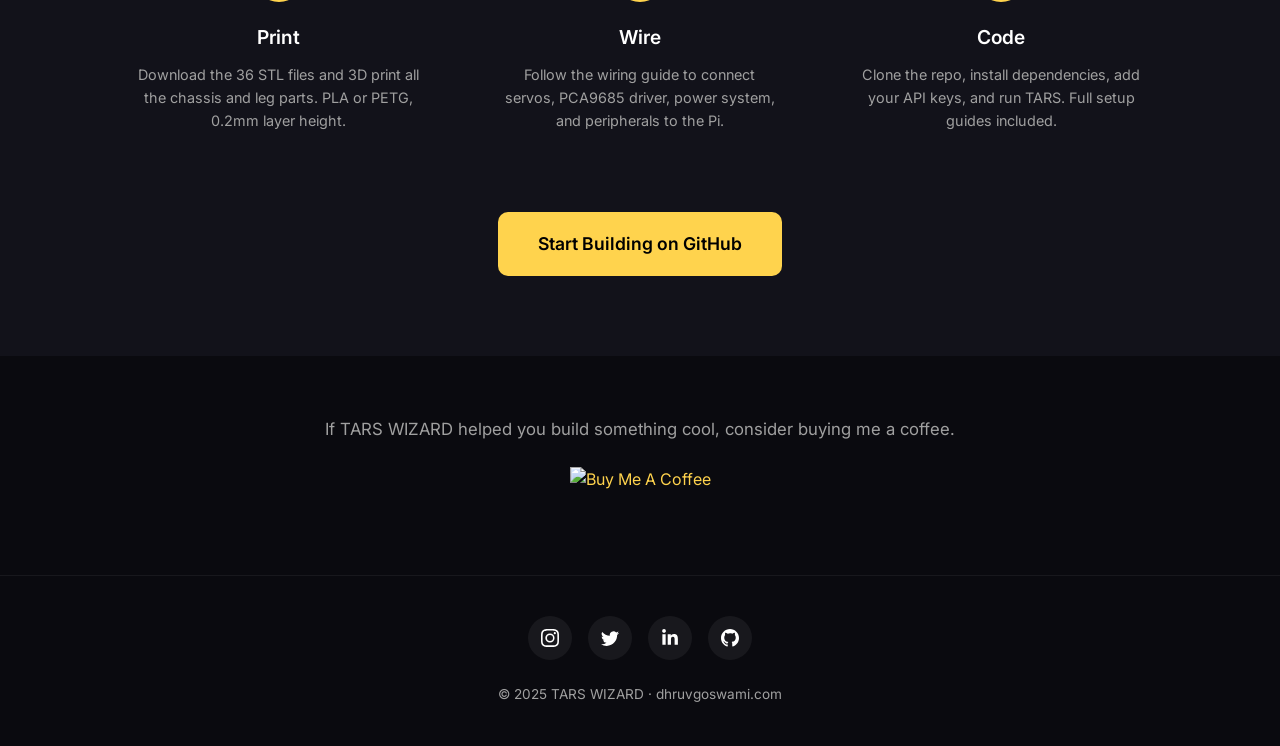
==== commit 2ec792aa: "Convert to single landing page Replaced multi-page website with a clean single-page design that funn" ====
--- a/index.html
+++ b/index.html
@@ -3,236 +3,224 @@
 <head>
     <meta charset="UTF-8">
     <meta name="viewport" content="width=device-width, initial-scale=1.0">
-    <title>TARS WIZARD - Robotic Assistant</title>
+    <title>TARS WIZARD — Build Your Own TARS Robot</title>
+    <meta name="description" content="Open-source DIY guide to building a walking, talking TARS robot from Interstellar. 3D files, code, wiring guides, and parts list.">
+    <link rel="preconnect" href="https://fonts.googleapis.com">
+    <link rel="preconnect" href="https://fonts.gstatic.com" crossorigin>
+    <link href="https://fonts.googleapis.com/css2?family=Inter:wght@400;500;600;700;800&display=swap" rel="stylesheet">
     <link rel="stylesheet" href="styles.css">
-    <style>
-        /* Stats Section Styles */
-        .stats-container {
-            display: flex;
-            justify-content: space-around;
-            align-items: flex-start; /* Align items to the top for consistent baseline if text wraps */
-            flex-wrap: wrap;
-            padding: 20px 10px; /* Adjusted padding */
-            margin-top: 30px; /* Space below the spline viewer */
-            margin-bottom: 30px; /* Space above footer or next section */
-            /* background-color: rgba(255, 255, 255, 0.05); /* Subtle background, can be re-enabled */
-            border-radius: 8px;
-            color: #fff; 
-        }
-        .stat-item {
-            display: flex;
-            flex-direction: column;
-            align-items: center;
-            text-align: center;
-            padding: 10px; /* Reduced padding for tighter look */
-            margin: 10px; /* Margin between items */
-            min-width: 100px; /* Minimum width for each stat item */
-            flex-basis: 180px; /* Base width, allowing flex-grow if space */
-            flex-grow: 1;
-        }
-        .stat-icon {
-            font-size: 2em; 
-            margin-bottom: 10px;
-            color: #FFDD00; /* Accent color */
-            line-height: 1; /* Ensure icon doesn't add too much vertical space */
-        }
-        .stat-number {
-            font-size: 2.2em; 
-            font-weight: 700; /* Bolder */
-            line-height: 1.1;
-            color: #ffffff; /* Bright white for numbers */
-        }
-        .stat-label {
-            font-size: 0.9em;
-            color: #b0b0b0; /* Lighter grey for labels */
-            margin-top: 8px;
-            text-transform: uppercase; /* Uppercase labels for style */
-            letter-spacing: 0.5px;
-        }
-
-        /* Responsive adjustments */
-        @media (max-width: 768px) {
-            .stats-container {
-                flex-direction: row; /* Keep as row but allow wrapping */
-                justify-content: center; /* Center items when they wrap */
-            }
-            .stat-item {
-                flex-basis: calc(50% - 20px); /* Two items per row, accounting for margin */
-                max-width: calc(50% - 20px);
-                margin: 10px;
-            }
-        }
-        @media (max-width: 480px) {
-            .stat-item {
-                flex-basis: calc(100% - 20px); /* One item per row */
-                max-width: calc(100% - 20px);
-                padding: 15px 10px;
-            }
-            .stat-number {
-                font-size: 2em;
-            }
-            .stat-icon {
-                font-size: 1.8em;
-            }
-        }
-    </style>
 </head>
 <body>
-    <nav class="main-navbar" id="main-navbar">
+
+    <!-- NAVBAR -->
+    <nav class="navbar" id="navbar">
         <div class="navbar-content">
-            <a href="index.html" class="nav-brand">TARS WIZARD</a>
+            <a href="#" class="nav-brand">TARS WIZARD</a>
             <button class="nav-toggle" id="nav-toggle">
                 <span></span>
                 <span></span>
                 <span></span>
             </button>
             <ul class="nav-links" id="nav-links">
-                <li><a href="index.html" class="active">Home</a></li> <!-- Mark Home as active -->
-                <li><a href="downloads.html">Downloads</a></li>
+                <li><a href="#about">About</a></li>
+                <li><a href="#features">Features</a></li>
+                <li><a href="#parts">Parts</a></li>
+                <li><a href="#start">Get Started</a></li>
+                <li><a href="https://github.com/DhruvGoswami10/TARS-WIZARD" target="_blank" class="nav-github">GitHub</a></li>
             </ul>
-            <!-- Optional: Add login/signup buttons here if desired -->
-            <!-- <div class="auth-buttons-nav"> ... </div> -->
         </div>
     </nav>
 
-    <main id="main-content">
-        <section class="hero">
+    <main>
+
+        <!-- HERO -->
+        <section class="hero" id="hero">
             <div class="hero-content">
-                <div class="model-container">
+                <div class="hero-text">
+                    <h1>Build Your Own <span class="accent">TARS</span></h1>
+                    <p class="hero-subtitle">The open-source guide to building a walking, talking replica of the TARS robot from Christopher Nolan's Interstellar.</p>
+                    <div class="hero-buttons">
+                        <a href="https://github.com/DhruvGoswami10/TARS-WIZARD" target="_blank" class="btn btn-primary">View on GitHub</a>
+                        <a href="#about" class="btn btn-secondary">Learn More</a>
+                    </div>
+                </div>
+                <div class="hero-model">
                     <script type="module" src="https://unpkg.com/@splinetool/viewer@1.9.54/build/spline-viewer.js"></script>
                     <spline-viewer url="https://prod.spline.design/zp9qJpW-z9RVErOU/scene.splinecode"></spline-viewer>
                 </div>
             </div>
         </section>
 
-        <section class="stats-section">
+        <!-- STATS -->
+        <section class="stats">
             <div class="stats-container">
                 <div class="stat-item">
-                    <div class="stat-icon">👤</div>
-                    <div class="stat-number">500++</div>
+                    <div class="stat-number">500+</div>
                     <div class="stat-label">Users</div>
                 </div>
                 <div class="stat-item">
-                    <div class="stat-icon">🚚</div>
-                    <div class="stat-number">5</div>
-                    <div class="stat-label">Sold</div>
-                </div>
-                <div class="stat-item">
-                    <div class="stat-icon">📈</div>
                     <div class="stat-number">20,000+</div>
                     <div class="stat-label">Views</div>
                 </div>
                 <div class="stat-item">
-                    <div class="stat-icon">📦</div>
-                    <div class="stat-number">3,000++</div>
+                    <div class="stat-number">3,000+</div>
                     <div class="stat-label">Downloads</div>
                 </div>
-            </div>
-        </section>
-
-        <footer class="site-footer">
-            <div class="footer-content">
-                <div class="social-card-container">
-                    <a href="https://www.instagram.com/wizard.py/" class="socialContainer containerOne">
-                        <svg class="socialSvg instagramSvg" viewBox="0 0 16 16">
-                            <path d="M8 0C5.829 0 5.556.01 4.703.048 3.85.088 3.269.222 2.76.42a3.917 3.917 0 0 0-1.417.923A3.927 3.927 0 0 0 .42 2.76C.222 3.268.087 3.85.048 4.7.01 5.555 0 5.827 0 8.001c0 2.172.01 2.444.048 3.297.04.852.174 1.433.372 1.942.205.526.478.972.923 1.417.444.445.89.719 1.416.923.51.198 1.09.333 1.942.372C5.555 15.99 5.827 16 8 16s2.444-.01 3.298-.048c.851-.04 1.434-.174 1.943-.372a3.916 3.916 0 0 0 1.416-.923c.445-.445.718-.891.923-1.417.197-.509.332-1.09.372-1.942C15.99 10.445 16 10.173 16 8s-.01-2.445-.048-3.299c-.04-.851-.175-1.433-.372-1.941a3.926 3.926 0 0 0-.923-1.417A3.911 3.911 0 0 0 13.24.42c-.51-.198-1.092-.333-1.943-.372C10.443.01 10.172 0 7.998 0h.003zm-.717 1.442h.718c2.136 0 2.389.007 3.232.046.78.035 1.204.166 1.486.275.373.145.64.319.92.599.28.28.453.546.598.92.11.281.24.705.275 1.485.039.843.047 1.096.047 3.231s-.008 2.389-.047 3.232c-.035.78-.166 1.203-.275 1.485a2.47 2.47 0 0 1-.599.919c-.28.28-.546.453-.92.598-.28.11-.704.24-1.485.276-.843.038-1.096.047-3.232.047s-2.39-.009-3.233-.047c-.78-.036-1.203-.166-1.485-.276a2.478 2.478 0 0 1-.92-.598 2.48 2.48 0 0 1-.6-.92c-.109-.281-.24-.705-.275-1.485-.038-.843-.046-1.096-.046-3.233 0-2.136.008-2.388.046-3.231.036-.78.166-1.204.276-1.486.145-.373.319-.64.599-.92.28-.28.546-.453.92-.598.282-.11.705-.24 1.485-.276.738-.034 1.024-.044 2.515-.045v.002zm4.988 1.328a.96.96 0 1 0 0 1.92.96.96 0 0 0 0-1.92zm-4.27 1.122a4.109 4.109 0 1 0 0 8.217 4.109 4.109 0 0 0 0-8.217zm0 1.441a2.667 2.667 0 1 1 0 5.334 2.667 2.667 0 0 1 0-5.334z"></path>
-                        </svg>
-                    </a>
-                    <a href="https://x.com/Dhruv_10_" class="socialContainer containerTwo">
-                        <svg class="socialSvg twitterSvg" viewBox="0 0 16 16">
-                            <path d="M5.026 15c6.038 0 9.341-5.003 9.341-9.334 0-.14 0-.282-.006-.422A6.685 6.685 0 0 0 16 3.542a6.658 6.658 0 0 1-1.889.518 3.301 3.301 0 0 0 1.447-1.817 6.533 6.533 0 0 1-2.087.793A3.286 3.286 0 0 0 7.875 6.03a9.325 9.325 0 0 1-6.767-3.429 3.289 3.289 0 0 0 1.018 4.382A3.323 3.323 0 0 1 .64 6.575v.045a3.288 3.288 0 0 0 2.632 3.218 3.203 3.203 0 0 1-.865.115 3.23 3.23 0 0 1-.614-.057 3.283 3.283 0 0 0 3.067 2.277A6.588 6.588 0 0 1 .78 13.58a6.32 6.32 0 0 1-.78-.045A9.344 9.344 0 0 0 5.026 15z"></path>
-                        </svg>
-                    </a>
-                    <a href="https://www.linkedin.com/in/Dhruv-Goswami-24-/" class="socialContainer containerThree">
-                        <svg class="socialSvg linkdinSvg" viewBox="0 0 448 512">
-                            <path d="M100.28 448H7.4V148.9h92.88zM53.79 108.1C24.09 108.1 0 83.5 0 53.8a53.79 53.79 0 0 1 107.58 0c0 29.7-24.1 54.3-53.79 54.3zM447.9 448h-92.68V302.4c0-34.7-.7-79.2-48.29-79.2-48.29 0-55.69 37.7-55.69 76.7V448h-92.78V148.9h89.08v40.8h1.3c12.4-23.5 42.69-48.3 87.88-48.3 94 0 111.28 61.9 111.28 142.3V448z"></path>
-                        </svg>
-                    </a>
-                    <a href="https://github.com/DhruvGoswami10" class="socialContainer containerFour">
-                        <svg class="socialSvg githubSvg" viewBox="0 0 24 24">
-                            <path d="M12 0C5.374 0 0 5.373 0 12c0 5.302 3.438 9.8 8.207 11.387.599.111.793-.261.793-.577v-2.234c-3.338.726-4.033-1.416-4.033-1.416-.546-1.387-1.333-1.756-1.333-1.756-1.089-.745.083-.729.083-.729 1.205.084 1.839 1.237 1.839 1.237 1.07 1.834 2.807 1.304 3.492.997.107-.775.418-1.305.762-1.604-2.665-.305-5.467-1.334-5.467-5.931 0-1.311.469-2.381 1.236-3.221-.124-.303-.535-1.524.117-3.176 0 0 1.008-.322 3.301 1.23A11.509 11.509 0 0112 5.803c1.02.005 2.047.138 3.006.404 2.291-1.552 3.297-1.23 3.297-1.23.653 1.653.242 2.874.118 3.176.77.84 1.235 1.911 1.235 3.221 0 4.609-2.807 5.624-5.479 5.921.43.372.823 1.102.823 2.222v3.293c0 .319.192.694.801.576C20.566 21.797 24 17.3 24 12c0-6.627-5.373-12-12-12z"/>
-                        </svg>
-                    </a>
-                </div>
-
-                <div class="support-link">
-                    <a href="https://www.buymeacoffee.com/DhruvG24"><img src="https://img.buymeacoffee.com/button-api/?text=Support TARS Maintenance &emoji=&slug=DhruvG24&button_colour=FFDD00&font_colour=000000&font_family=Inter&outline_colour=000000&coffee_colour=ffffff" /></a>
-                </div>
-
-                <div class="footer-stats">
-                    <!-- Removed Firebase-dependent stats -->
-                </div>
-
-                <div class="footer-links">
-                    <button onclick="window.location.href='https://garnet-indigo-717.notion.site/Terms-and-Conditions-18381163f50b80c9a275ccec03162fb6?pvs=4'" class="terms-btn">Terms & Conditions</button>
-                </div>
-
-                <div class="copyright">
-                    © 2024 Copyright: <a href="https://dhruvgoswami.com" class="copyright-link">dhruvgoswami.com</a>
-                </div>
-            </div>
-        </footer>
+                <div class="stat-item">
+                    <div class="stat-number">7</div>
+                    <div class="stat-label">Languages</div>
+                </div>
+            </div>
+        </section>
+
+        <!-- ABOUT -->
+        <section class="about" id="about">
+            <div class="section-container">
+                <h2 class="section-title">What is TARS WIZARD?</h2>
+                <p class="section-text">TARS WIZARD is a complete, open-source project that gives you everything you need to build your own TARS robot. From 3D-printable parts and wiring diagrams to the Python software that runs on a Raspberry Pi — it's all here, all free, all open source.</p>
+            </div>
+        </section>
+
+        <!-- FEATURES -->
+        <section class="features" id="features">
+            <div class="section-container">
+                <h2 class="section-title">What Can TARS Do?</h2>
+                <div class="features-grid">
+                    <div class="feature-card">
+                        <div class="feature-icon">🦿</div>
+                        <h3>Walks</h3>
+                        <p>Servo-driven walking gait with coordinated torso and arm movement. Just like in the movie.</p>
+                    </div>
+                    <div class="feature-card">
+                        <div class="feature-icon">🤖</div>
+                        <h3>Talks with AI</h3>
+                        <p>Powered by OpenAI with the signature sarcastic TARS personality. Adjustable humor and honesty levels.</p>
+                    </div>
+                    <div class="feature-card">
+                        <div class="feature-icon">🎙️</div>
+                        <h3>Voice Commands</h3>
+                        <p>Speech recognition lets you talk to TARS. Ask about the weather, give movement commands, or just chat.</p>
+                    </div>
+                    <div class="feature-card">
+                        <div class="feature-icon">🌍</div>
+                        <h3>Multi-Language</h3>
+                        <p>TARS speaks English, Spanish, French, German, Italian, Portuguese, and Japanese.</p>
+                    </div>
+                    <div class="feature-card">
+                        <div class="feature-icon">🎮</div>
+                        <h3>Controller Support</h3>
+                        <p>Connect a gamepad via Bluetooth for manual movement control. 8BitDo controllers recommended.</p>
+                    </div>
+                    <div class="feature-card">
+                        <div class="feature-icon">📟</div>
+                        <h3>Two Modes</h3>
+                        <p>Desktop GUI mode with a Tkinter terminal, or lightweight headless mode for standalone Pi deployments.</p>
+                    </div>
+                </div>
+            </div>
+        </section>
+
+        <!-- PARTS PREVIEW -->
+        <section class="parts" id="parts">
+            <div class="section-container">
+                <h2 class="section-title">What You'll Need</h2>
+                <p class="section-text">Everything is available on Amazon and AliExpress. Estimated total: <strong>~$200-280</strong> (excluding 3D printer).</p>
+                <div class="parts-grid">
+                    <div class="part-card">
+                        <img src="images/raspberry pi 5.jpg" alt="Raspberry Pi 5" loading="lazy">
+                        <span>Raspberry Pi 5</span>
+                    </div>
+                    <div class="part-card">
+                        <img src="images/LD-3015MG servo.jpg" alt="Metal Gear Servo" loading="lazy">
+                        <span>LD-3015MG Servos (x3)</span>
+                    </div>
+                    <div class="part-card">
+                        <img src="images/servo driver.jpg" alt="PCA9685 Servo Driver" loading="lazy">
+                        <span>PCA9685 Servo Driver</span>
+                    </div>
+                    <div class="part-card">
+                        <img src="images/battery.jpg" alt="LiPo Battery" loading="lazy">
+                        <span>LiPo Battery 11.1V</span>
+                    </div>
+                    <div class="part-card">
+                        <img src="images/usb mini mic.jpg" alt="USB Microphone" loading="lazy">
+                        <span>Mini USB Microphone</span>
+                    </div>
+                    <div class="part-card">
+                        <img src="images/speaker.jpg" alt="Bluetooth Speaker" loading="lazy">
+                        <span>Bluetooth Speaker</span>
+                    </div>
+                    <div class="part-card">
+                        <img src="images/8bitdo.jpg" alt="8BitDo Controller" loading="lazy">
+                        <span>8BitDo Controller</span>
+                    </div>
+                    <div class="part-card">
+                        <img src="images/3D printer.jpg" alt="3D Printer" loading="lazy">
+                        <span>3D Printer</span>
+                    </div>
+                </div>
+                <a href="https://github.com/DhruvGoswami10/TARS-WIZARD/blob/main/hardware/parts-list.md" target="_blank" class="btn btn-secondary parts-link">Full Parts List with Purchase Links</a>
+            </div>
+        </section>
+
+        <!-- GET STARTED -->
+        <section class="get-started" id="start">
+            <div class="section-container">
+                <h2 class="section-title">Get Started</h2>
+                <div class="steps-grid">
+                    <div class="step-card">
+                        <div class="step-number">1</div>
+                        <h3>Print</h3>
+                        <p>Download the 36 STL files and 3D print all the chassis and leg parts. PLA or PETG, 0.2mm layer height.</p>
+                    </div>
+                    <div class="step-card">
+                        <div class="step-number">2</div>
+                        <h3>Wire</h3>
+                        <p>Follow the wiring guide to connect servos, PCA9685 driver, power system, and peripherals to the Pi.</p>
+                    </div>
+                    <div class="step-card">
+                        <div class="step-number">3</div>
+                        <h3>Code</h3>
+                        <p>Clone the repo, install dependencies, add your API keys, and run TARS. Full setup guides included.</p>
+                    </div>
+                </div>
+                <a href="https://github.com/DhruvGoswami10/TARS-WIZARD" target="_blank" class="btn btn-primary btn-large">Start Building on GitHub</a>
+            </div>
+        </section>
+
+        <!-- SUPPORT -->
+        <section class="support">
+            <div class="section-container">
+                <p class="support-text">If TARS WIZARD helped you build something cool, consider buying me a coffee.</p>
+                <a href="https://www.buymeacoffee.com/DhruvG24" target="_blank">
+                    <img src="https://img.buymeacoffee.com/button-api/?text=Buy me a coffee&emoji=&slug=DhruvG24&button_colour=FFDD00&font_colour=000000&font_family=Inter&outline_colour=000000&coffee_colour=ffffff" alt="Buy Me A Coffee">
+                </a>
+            </div>
+        </section>
+
     </main>
 
-    <script>
-        // --- Navbar Scroll Behavior ---
-        let lastScrollTop = 0;
-        const navbar = document.getElementById('main-navbar');
-        const scrollThreshold = 50; // Only hide after scrolling down 50px
-
-        window.addEventListener('scroll', function() {
-            let currentScroll = window.pageYOffset || document.documentElement.scrollTop;
-
-            if (currentScroll > lastScrollTop && currentScroll > scrollThreshold) {
-                // Scrolling Down
-                if (navbar) {
-                    navbar.classList.add('navbar-hidden');
-                }
-            } else {
-                // Scrolling Up or near top
-                if (navbar) {
-                    navbar.classList.remove('navbar-hidden');
-                }
-            }
-            // For Mobile or negative scrolling
-            lastScrollTop = currentScroll <= 0 ? 0 : currentScroll;
-        }, false);
-
-        // --- Mobile Navigation Toggle ---
-        document.addEventListener('DOMContentLoaded', function() {
-            const navToggle = document.getElementById('nav-toggle');
-            const navLinks = document.getElementById('nav-links');
-
-            if (navToggle && navLinks) {
-                navToggle.addEventListener('click', function() {
-                    navToggle.classList.toggle('active');
-                    navLinks.classList.toggle('active');
-                });
-
-                // Close mobile menu when clicking on a link
-                navLinks.addEventListener('click', function(e) {
-                    if (e.target.tagName === 'A') {
-                        navToggle.classList.remove('active');
-                        navLinks.classList.remove('active');
-                    }
-                });
-
-                // Close mobile menu when clicking outside
-                document.addEventListener('click', function(e) {
-                    if (!navbar.contains(e.target)) {
-                        navToggle.classList.remove('active');
-                        navLinks.classList.remove('active');
-                    }
-                });
-            }
-        });
-
-        // --- Initialization ---
-        document.addEventListener('DOMContentLoaded', () => {
-            // Removed Firebase-dependent function calls
-        });
-    </script>
+    <!-- FOOTER -->
+    <footer class="footer">
+        <div class="footer-content">
+            <div class="social-links">
+                <a href="https://www.instagram.com/wizard.py/" target="_blank" aria-label="Instagram">
+                    <svg viewBox="0 0 16 16"><path d="M8 0C5.829 0 5.556.01 4.703.048 3.85.088 3.269.222 2.76.42a3.917 3.917 0 0 0-1.417.923A3.927 3.927 0 0 0 .42 2.76C.222 3.268.087 3.85.048 4.7.01 5.555 0 5.827 0 8.001c0 2.172.01 2.444.048 3.297.04.852.174 1.433.372 1.942.205.526.478.972.923 1.417.444.445.89.719 1.416.923.51.198 1.09.333 1.942.372C5.555 15.99 5.827 16 8 16s2.444-.01 3.298-.048c.851-.04 1.434-.174 1.943-.372a3.916 3.916 0 0 0 1.416-.923c.445-.445.718-.891.923-1.417.197-.509.332-1.09.372-1.942C15.99 10.445 16 10.173 16 8s-.01-2.445-.048-3.299c-.04-.851-.175-1.433-.372-1.941a3.926 3.926 0 0 0-.923-1.417A3.911 3.911 0 0 0 13.24.42c-.51-.198-1.092-.333-1.943-.372C10.443.01 10.172 0 7.998 0h.003zm-.717 1.442h.718c2.136 0 2.389.007 3.232.046.78.035 1.204.166 1.486.275.373.145.64.319.92.599.28.28.453.546.598.92.11.281.24.705.275 1.485.039.843.047 1.096.047 3.231s-.008 2.389-.047 3.232c-.035.78-.166 1.203-.275 1.485a2.47 2.47 0 0 1-.599.919c-.28.28-.546.453-.92.598-.28.11-.704.24-1.485.276-.843.038-1.096.047-3.232.047s-2.39-.009-3.233-.047c-.78-.036-1.203-.166-1.485-.276a2.478 2.478 0 0 1-.92-.598 2.48 2.48 0 0 1-.6-.92c-.109-.281-.24-.705-.275-1.485-.038-.843-.046-1.096-.046-3.233 0-2.136.008-2.388.046-3.231.036-.78.166-1.204.276-1.486.145-.373.319-.64.599-.92.28-.28.546-.453.92-.598.282-.11.705-.24 1.485-.276.738-.034 1.024-.044 2.515-.045v.002zm4.988 1.328a.96.96 0 1 0 0 1.92.96.96 0 0 0 0-1.92zm-4.27 1.122a4.109 4.109 0 1 0 0 8.217 4.109 4.109 0 0 0 0-8.217zm0 1.441a2.667 2.667 0 1 1 0 5.334 2.667 2.667 0 0 1 0-5.334z"/></svg>
+                </a>
+                <a href="https://x.com/Dhruv_10_" target="_blank" aria-label="X (Twitter)">
+                    <svg viewBox="0 0 16 16"><path d="M5.026 15c6.038 0 9.341-5.003 9.341-9.334 0-.14 0-.282-.006-.422A6.685 6.685 0 0 0 16 3.542a6.658 6.658 0 0 1-1.889.518 3.301 3.301 0 0 0 1.447-1.817 6.533 6.533 0 0 1-2.087.793A3.286 3.286 0 0 0 7.875 6.03a9.325 9.325 0 0 1-6.767-3.429 3.289 3.289 0 0 0 1.018 4.382A3.323 3.323 0 0 1 .64 6.575v.045a3.288 3.288 0 0 0 2.632 3.218 3.203 3.203 0 0 1-.865.115 3.23 3.23 0 0 1-.614-.057 3.283 3.283 0 0 0 3.067 2.277A6.588 6.588 0 0 1 .78 13.58a6.32 6.32 0 0 1-.78-.045A9.344 9.344 0 0 0 5.026 15z"/></svg>
+                </a>
+                <a href="https://www.linkedin.com/in/Dhruv-Goswami-24-/" target="_blank" aria-label="LinkedIn">
+                    <svg viewBox="0 0 448 512"><path d="M100.28 448H7.4V148.9h92.88zM53.79 108.1C24.09 108.1 0 83.5 0 53.8a53.79 53.79 0 0 1 107.58 0c0 29.7-24.1 54.3-53.79 54.3zM447.9 448h-92.68V302.4c0-34.7-.7-79.2-48.29-79.2-48.29 0-55.69 37.7-55.69 76.7V448h-92.78V148.9h89.08v40.8h1.3c12.4-23.5 42.69-48.3 87.88-48.3 94 0 111.28 61.9 111.28 142.3V448z"/></svg>
+                </a>
+                <a href="https://github.com/DhruvGoswami10/TARS-WIZARD" target="_blank" aria-label="GitHub">
+                    <svg viewBox="0 0 24 24"><path d="M12 0C5.374 0 0 5.373 0 12c0 5.302 3.438 9.8 8.207 11.387.599.111.793-.261.793-.577v-2.234c-3.338.726-4.033-1.416-4.033-1.416-.546-1.387-1.333-1.756-1.333-1.756-1.089-.745.083-.729.083-.729 1.205.084 1.839 1.237 1.839 1.237 1.07 1.834 2.807 1.304 3.492.997.107-.775.418-1.305.762-1.604-2.665-.305-5.467-1.334-5.467-5.931 0-1.311.469-2.381 1.236-3.221-.124-.303-.535-1.524.117-3.176 0 0 1.008-.322 3.301 1.23A11.509 11.509 0 0112 5.803c1.02.005 2.047.138 3.006.404 2.291-1.552 3.297-1.23 3.297-1.23.653 1.653.242 2.874.118 3.176.77.84 1.235 1.911 1.235 3.221 0 4.609-2.807 5.624-5.479 5.921.43.372.823 1.102.823 2.222v3.293c0 .319.192.694.801.576C20.566 21.797 24 17.3 24 12c0-6.627-5.373-12-12-12z"/></svg>
+                </a>
+            </div>
+            <p class="copyright">&copy; 2025 TARS WIZARD &middot; <a href="https://dhruvgoswami.com">dhruvgoswami.com</a></p>
+        </div>
+    </footer>
+
+    <script src="script.js"></script>
 </body>
 </html>
-
-
--- a/styles.css
+++ b/styles.css
@@ -1,292 +1,137 @@
-/* Reset and Base Styles */
-:root {
-    --background-dark: #0a0a0f; /* Very dark blue/black */
-    --text-light: #e0e0e0; /* Light grey */
-    --text-medium: #a0a0a0; /* Medium grey */
-    --accent-gold: #ffd34d; /* Gold accent */
-    --accent-blue: #4286f4; /* Subtle blue */
-    --font-primary: 'Inter', sans-serif; /* Clean sans-serif font */
-}
-
-/* Import Inter font (add this if not already globally available) */
-@import url('https://fonts.googleapis.com/css2?family=Inter:wght@300;400;500;700&display=swap');
-
-* {
+/* ─── RESET & BASE ─────────────────────────────────────── */
+*, *::before, *::after {
     margin: 0;
     padding: 0;
     box-sizing: border-box;
 }
 
+:root {
+    --bg: #0a0a0f;
+    --bg-card: #12121a;
+    --bg-card-hover: #1a1a25;
+    --text: #e0e0e0;
+    --text-muted: #a0a0a0;
+    --accent: #ffd34d;
+    --accent-blue: #4286f4;
+    --radius: 12px;
+    --max-width: 1100px;
+}
+
 html {
-    scroll-behavior: smooth; /* Enable smooth scrolling */
+    scroll-behavior: smooth;
 }
 
 body {
-    font-family: var(--font-primary);
-    background-color: var(--background-dark);
-    color: var(--text-light);
+    font-family: 'Inter', -apple-system, BlinkMacSystemFont, sans-serif;
+    background-color: var(--bg);
+    color: var(--text);
     line-height: 1.6;
-    overflow-x: hidden; /* Prevent horizontal scroll */
-    /* Optional: Add a subtle background gradient or image */
-    /* background-image: linear-gradient(to bottom, #0a0a0f, #1a1a2f); */
-}
-
-/* Remove styles for elements no longer in index.html */
-/* header, .stars, .black-hole, .features, .feature-card, .quote-section, etc. */
-/* Keep only styles relevant to the new index.html structure */
-
-/* Main Content Area */
-#main-content {
-    display: flex;
-    flex-direction: column;
-    min-height: 100vh; /* Ensure footer is pushed down */
-}
-
-/* Hero Section (Spline Viewer) */
-.hero {
-    display: flex;
-    justify-content: center;
+    -webkit-font-smoothing: antialiased;
+}
+
+a {
+    color: var(--accent);
+    text-decoration: none;
+    transition: opacity 0.2s;
+}
+
+a:hover {
+    opacity: 0.85;
+}
+
+img {
+    max-width: 100%;
+    display: block;
+}
+
+/* ─── NAVBAR ──────────────────────────────────────────── */
+.navbar {
+    position: fixed;
+    top: 0;
+    left: 0;
+    right: 0;
+    z-index: 100;
+    background: rgba(10, 10, 15, 0.85);
+    backdrop-filter: blur(12px);
+    -webkit-backdrop-filter: blur(12px);
+    border-bottom: 1px solid rgba(255, 255, 255, 0.06);
+    transition: transform 0.3s ease;
+}
+
+.navbar.hidden {
+    transform: translateY(-100%);
+}
+
+.navbar-content {
+    max-width: var(--max-width);
+    margin: 0 auto;
+    padding: 0 24px;
+    height: 64px;
+    display: flex;
     align-items: center;
-    flex-grow: 1; /* Take up available space */
-    padding: 2rem 1rem; /* Add some padding */
-    min-height: 70vh; /* Ensure spline has enough space */
-}
-
-.hero-content {
-    width: 100%;
-    max-width: 1000px; /* Limit spline width */
-    height: 60vh; /* Adjust height as needed */
-    display: flex;
-    justify-content: center;
+    justify-content: space-between;
+}
+
+.nav-brand {
+    font-size: 1.2rem;
+    font-weight: 800;
+    color: #fff;
+    letter-spacing: 1px;
+}
+
+.nav-brand:hover {
+    opacity: 1;
+    color: var(--accent);
+}
+
+.nav-links {
+    list-style: none;
+    display: flex;
+    gap: 32px;
     align-items: center;
 }
 
-.model-container {
-    width: 100%;
-    height: 100%;
-}
-
-spline-viewer {
-    width: 100%;
-    height: 100%;
-    border-radius: 12px; /* Slightly rounded corners */
-    /* Add a subtle border or shadow if desired */
-    /* border: 1px solid rgba(255, 255, 255, 0.1); */
-    /* box-shadow: 0 10px 30px rgba(0, 0, 0, 0.3); */
-}
-
-/* Footer Styles */
-.site-footer {
-    background-color: rgba(10, 10, 15, 0.8); /* Slightly transparent dark background */
-    padding: 3rem 1rem 2rem; /* More padding */
-    margin-top: auto; /* Push to bottom */
-    border-top: 1px solid rgba(255, 255, 255, 0.05); /* Subtle top border */
-    backdrop-filter: blur(5px); /* Frosted glass effect (optional) */
-    -webkit-backdrop-filter: blur(5px); /* Safari */
-}
-
-.footer-content {
-    max-width: 1100px;
-    margin: 0 auto;
-    display: flex;
-    flex-direction: column;
-    align-items: center;
-    gap: 2.5rem; /* Increased gap */
-}
-
-/* Social Card Styles (Minimalist) */
-.social-card-container { /* Renamed class to avoid conflict if .social-card is used elsewhere */
-    display: flex;
-    gap: 1.5rem; /* Space out icons */
-    /* Removed background, shadow, padding */
-}
-
-.socialContainer {
-    width: 44px; /* Slightly smaller */
-    height: 44px;
-    border-radius: 50%; /* Make circular */
-    background-color: rgba(255, 255, 255, 0.08); /* Subtle background */
-    display: flex;
-    align-items: center;
-    justify-content: center;
-    transition: background-color 0.3s ease, transform 0.3s ease;
-}
-
-.socialSvg {
-    width: 20px; /* Adjust icon size */
-    height: 20px;
-}
-
-.socialSvg path {
-    fill: var(--text-medium); /* Grey icons */
-    transition: fill 0.3s ease;
-}
-
-.socialContainer:hover {
-    background-color: rgba(255, 255, 255, 0.15); /* Lighten on hover */
-    transform: translateY(-3px); /* Subtle lift */
-}
-
-/* Specific hover colors (optional, can keep them subtle grey) */
-.containerOne:hover .socialSvg path { fill: #d62976; } /* Instagram */
-.containerTwo:hover .socialSvg path { fill: #00acee; } /* Twitter */
-.containerThree:hover .socialSvg path { fill: #0072b1; } /* LinkedIn */
-.containerFour:hover .socialSvg path { fill: #ffffff; } /* GitHub */
-
-/* Remove hover background color changes if only icon color change is desired */
-/* .containerOne:hover { background-color: transparent; } */
-/* ... etc ... */
-
-/* Support Link (Buy Me a Coffee) */
-.support-link a img {
-    transition: transform 0.3s ease, box-shadow 0.3s ease;
-    border-radius: 5px;
-}
-
-.support-link a:hover img {
-    transform: scale(1.05);
-    box-shadow: 0 5px 15px rgba(255, 221, 0, 0.2);
-}
-
-/* Footer Stats */
-.footer-stats {
-    display: flex;
-    gap: 3rem;
-    text-align: center;
-}
-
-.stat-item {
-    animation: fadeInUp 0.5s ease forwards;
-}
-
-.stat-item:nth-child(1) { animation-delay: 0.2s; }
-.stat-item:nth-child(2) { animation-delay: 0.4s; }
-
-.stat-number {
-    font-size: 2rem; /* Slightly smaller */
-    font-weight: 500; /* Less bold */
-    color: var(--text-light); /* White */
-    margin-bottom: 0.3rem;
-    display: block;
-}
-
-.stat-label {
-    font-size: 0.8rem;
-    color: var(--text-medium);
-    text-transform: uppercase;
-    letter-spacing: 1.5px;
-}
-
-/* Footer Links (Terms) */
-.footer-links .terms-btn {
-    background: transparent;
-    color: var(--text-medium);
-    border: 1px solid var(--text-medium);
-    padding: 0.6rem 1.2rem;
-    border-radius: 20px; /* Pill shape */
-    cursor: pointer;
-    transition: all 0.3s ease;
+.nav-links a {
+    color: var(--text-muted);
     font-size: 0.9rem;
     font-weight: 500;
-}
-
-.footer-links .terms-btn:hover {
-    background: rgba(255, 255, 255, 0.1);
-    color: var(--text-light);
-    border-color: var(--text-light);
-    transform: translateY(-2px);
-}
-
-/* Copyright */
-.copyright {
-    color: var(--text-medium);
-    font-size: 0.85rem;
-}
-
-.copyright-link {
-    color: var(--accent-gold);
-    text-decoration: none;
-    transition: color 0.3s ease;
-}
-
-.copyright-link:hover {
-    color: #fff;
-    text-decoration: underline;
-}
-
-/* Animations */
-@keyframes fadeInUp {
-    from {
-        opacity: 0;
-        transform: translateY(15px);
-    }
-    to {
-        opacity: 1;
-        transform: translateY(0);
-    }
-}
-
-/* --- Navbar Styles --- */
-.main-navbar {
-    background-color: rgba(10, 10, 15, 0.8); /* Match footer background */
-    padding: 1rem 2rem;
-    position: sticky; /* Make it stick to the top */
-    top: 0;
-    z-index: 100; /* Ensure it's above other content */
-    border-bottom: 1px solid rgba(255, 255, 255, 0.05); /* Subtle bottom border */
-    backdrop-filter: blur(5px);
-    -webkit-backdrop-filter: blur(5px);
-    transition: transform 0.3s ease-in-out, background-color 0.3s ease; /* Added transform transition */
-}
-
-.main-navbar.navbar-hidden {
-    transform: translateY(-100%); /* Hide navbar by moving it up */
-}
-
-/* Optional: Change background slightly on scroll */
-/* body.scrolled .main-navbar { background-color: rgba(10, 10, 15, 0.9); } */
-
-.navbar-content {
-    max-width: 1200px; /* Limit width */
-    margin: 0 auto;
-    display: flex; /* Ensure flex display */
-    justify-content: space-between; /* Space out brand, links, auth */
-    align-items: center; /* Vertically align items */
-    position: relative;
-}
-
-.nav-brand {
-    color: var(--text-light);
-    font-size: 1.5rem;
-    font-weight: 700;
-    text-decoration: none;
-    letter-spacing: 1px;
-    transition: color 0.3s ease;
-}
-
-.nav-brand:hover {
-    color: var(--accent-gold);
-}
-
-/* Mobile menu toggle button */
+    transition: color 0.2s;
+}
+
+.nav-links a:hover {
+    color: #fff;
+    opacity: 1;
+}
+
+.nav-github {
+    background: var(--accent);
+    color: #000 !important;
+    padding: 8px 16px;
+    border-radius: 8px;
+    font-weight: 600;
+}
+
+.nav-github:hover {
+    opacity: 0.9 !important;
+}
+
 .nav-toggle {
     display: none;
     flex-direction: column;
-    cursor: pointer;
-    padding: 0.5rem;
+    gap: 5px;
     background: none;
     border: none;
-    z-index: 101;
+    cursor: pointer;
+    padding: 4px;
 }
 
 .nav-toggle span {
     display: block;
-    width: 25px;
-    height: 3px;
-    background-color: var(--text-light);
-    margin: 3px 0;
-    transition: 0.3s;
-    transform-origin: center;
+    width: 24px;
+    height: 2px;
+    background: #fff;
+    border-radius: 2px;
+    transition: all 0.3s;
 }
 
 .nav-toggle.active span:nth-child(1) {
@@ -298,1658 +143,492 @@
 }
 
 .nav-toggle.active span:nth-child(3) {
-    transform: rotate(-45deg) translate(7px, -6px);
-}
-
-.nav-links {
-    list-style: none;
-    display: flex;
-    gap: 1.5rem;
-}
-
-.nav-links li {
-    padding: 0;
-    margin: 0;
-}
-
-.nav-links a {
-    color: var(--text-medium);
-    text-decoration: none;
+    transform: rotate(-45deg) translate(5px, -5px);
+}
+
+/* ─── HERO ────────────────────────────────────────────── */
+.hero {
+    padding-top: 64px;
+    min-height: 100vh;
+    display: flex;
+    align-items: center;
+}
+
+.hero-content {
+    max-width: var(--max-width);
+    margin: 0 auto;
+    padding: 60px 24px;
+    display: grid;
+    grid-template-columns: 1fr 1fr;
+    gap: 40px;
+    align-items: center;
+}
+
+.hero-text h1 {
+    font-size: 3.5rem;
+    font-weight: 800;
+    line-height: 1.1;
+    color: #fff;
+    margin-bottom: 20px;
+}
+
+.accent {
+    color: var(--accent);
+}
+
+.hero-subtitle {
+    font-size: 1.15rem;
+    color: var(--text-muted);
+    line-height: 1.7;
+    margin-bottom: 32px;
+    max-width: 480px;
+}
+
+.hero-buttons {
+    display: flex;
+    gap: 16px;
+    flex-wrap: wrap;
+}
+
+.hero-model {
+    width: 100%;
+    height: 500px;
+    border-radius: var(--radius);
+    overflow: hidden;
+}
+
+.hero-model spline-viewer {
+    width: 100%;
+    height: 100%;
+}
+
+/* ─── BUTTONS ─────────────────────────────────────────── */
+.btn {
+    display: inline-block;
+    padding: 14px 28px;
+    border-radius: 10px;
     font-size: 1rem;
+    font-weight: 600;
+    font-family: 'Inter', sans-serif;
+    cursor: pointer;
+    transition: all 0.2s;
+    border: none;
+}
+
+.btn-primary {
+    background: var(--accent);
+    color: #000;
+}
+
+.btn-primary:hover {
+    opacity: 0.9;
+    transform: translateY(-1px);
+}
+
+.btn-secondary {
+    background: rgba(255, 255, 255, 0.08);
+    color: #fff;
+    border: 1px solid rgba(255, 255, 255, 0.12);
+}
+
+.btn-secondary:hover {
+    background: rgba(255, 255, 255, 0.12);
+    opacity: 1;
+}
+
+.btn-large {
+    padding: 18px 40px;
+    font-size: 1.1rem;
+}
+
+/* ─── SECTIONS ────────────────────────────────────────── */
+.section-container {
+    max-width: var(--max-width);
+    margin: 0 auto;
+    padding: 80px 24px;
+}
+
+.section-title {
+    font-size: 2.2rem;
+    font-weight: 700;
+    color: #fff;
+    margin-bottom: 16px;
+    text-align: center;
+}
+
+.section-text {
+    font-size: 1.05rem;
+    color: var(--text-muted);
+    text-align: center;
+    max-width: 640px;
+    margin: 0 auto 48px;
+    line-height: 1.7;
+}
+
+.section-text strong {
+    color: var(--accent);
+}
+
+/* ─── STATS ───────────────────────────────────────────── */
+.stats {
+    border-top: 1px solid rgba(255, 255, 255, 0.06);
+    border-bottom: 1px solid rgba(255, 255, 255, 0.06);
+}
+
+.stats-container {
+    max-width: var(--max-width);
+    margin: 0 auto;
+    padding: 48px 24px;
+    display: flex;
+    justify-content: space-around;
+    flex-wrap: wrap;
+    gap: 24px;
+}
+
+.stat-item {
+    text-align: center;
+    min-width: 120px;
+}
+
+.stat-number {
+    font-size: 2.5rem;
+    font-weight: 800;
+    color: #fff;
+    line-height: 1.1;
+}
+
+.stat-label {
+    font-size: 0.85rem;
+    color: var(--text-muted);
+    text-transform: uppercase;
+    letter-spacing: 1px;
+    margin-top: 6px;
+}
+
+/* ─── ABOUT ───────────────────────────────────────────── */
+.about {
+    background: var(--bg);
+}
+
+/* ─── FEATURES ────────────────────────────────────────── */
+.features {
+    background: var(--bg-card);
+}
+
+.features-grid {
+    display: grid;
+    grid-template-columns: repeat(3, 1fr);
+    gap: 24px;
+}
+
+.feature-card {
+    background: var(--bg);
+    border: 1px solid rgba(255, 255, 255, 0.06);
+    border-radius: var(--radius);
+    padding: 32px 24px;
+    text-align: center;
+    transition: border-color 0.2s, transform 0.2s;
+}
+
+.feature-card:hover {
+    border-color: rgba(255, 211, 77, 0.2);
+    transform: translateY(-2px);
+}
+
+.feature-icon {
+    font-size: 2rem;
+    margin-bottom: 16px;
+}
+
+.feature-card h3 {
+    font-size: 1.1rem;
+    font-weight: 600;
+    color: #fff;
+    margin-bottom: 8px;
+}
+
+.feature-card p {
+    font-size: 0.9rem;
+    color: var(--text-muted);
+    line-height: 1.6;
+}
+
+/* ─── PARTS ───────────────────────────────────────────── */
+.parts {
+    background: var(--bg);
+}
+
+.parts-grid {
+    display: grid;
+    grid-template-columns: repeat(4, 1fr);
+    gap: 20px;
+    margin-bottom: 40px;
+}
+
+.part-card {
+    background: var(--bg-card);
+    border: 1px solid rgba(255, 255, 255, 0.06);
+    border-radius: var(--radius);
+    padding: 20px;
+    text-align: center;
+    transition: border-color 0.2s;
+}
+
+.part-card:hover {
+    border-color: rgba(255, 211, 77, 0.2);
+}
+
+.part-card img {
+    width: 80px;
+    height: 80px;
+    object-fit: contain;
+    margin: 0 auto 12px;
+    border-radius: 8px;
+}
+
+.part-card span {
+    font-size: 0.85rem;
+    color: var(--text-muted);
     font-weight: 500;
-    padding: 0.5rem 0;
-    position: relative;
-    transition: color 0.3s ease;
-}
-
-.nav-links a::after {
-    content: '';
-    position: absolute;
-    bottom: 0;
-    left: 0;
-    width: 0;
-    height: 2px;
-    background-color: var(--accent-gold);
-    transition: width 0.3s ease;
-}
-
-.nav-links a:hover,
-.nav-links a.active {
-    color: var(--text-light);
-}
-
-.nav-links a:hover::after,
-.nav-links a.active::after {
-    width: 100%;
-}
-
-/* Adjust auth buttons position in navbar */
-.auth-buttons-nav {
-    display: flex; /* Ensure flex display */
-    align-items: center; /* Vertically align items */
-    gap: 0.5rem; /* Space between buttons */
-}
-
-.auth-buttons-nav button {
-    background-color: var(--accent-gold);
-    color: var(--background-dark);
-    border: none;
-    padding: 0.5rem 1rem;
-    border-radius: 4px;
-    cursor: pointer;
-    font-weight: 500;
-    transition: background-color 0.3s ease;
-    margin: 0; /* Explicitly remove any default/conflicting margins */
-}
-
-.auth-buttons-nav button:hover {
-    background-color: #fff;
-}
-
-.auth-buttons-nav #logout-btn {
-    background-color: transparent;
-    color: var(--text-medium);
-    border: 1px solid var(--text-medium);
-}
-
-.auth-buttons-nav #logout-btn:hover {
-    background-color: rgba(255, 255, 255, 0.1);
-    color: var(--text-light);
-    border-color: var(--text-light);
-}
-
-.auth-buttons-nav .user-email {
-    color: var(--text-medium);
-    font-size: 0.9rem;
-    margin-right: 0.5rem;
-}
-
-/* --- Community Page Layout --- */
-.community-layout {
-    display: flex;
-    margin-top: 60px; /* Adjust based on navbar height */
-    padding: 20px;
-}
-
-.sidebar-nav {
-    width: 200px;
-    flex-shrink: 0; /* Prevent the sidebar from shrinking */
-    padding-right: 20px;
-    border-right: 1px solid #ddd; /* Use a theme-appropriate color */
-    /* Ensure consistent background if needed */
-    /* background-color: rgba(10, 10, 15, 0.4); */
-}
-
-.sidebar-nav h2 {
-    margin-top: 0;
-    margin-bottom: 15px;
-    font-size: 1.4em;
-    color: var(--text-light); /* Use theme color */
-}
-
-.sidebar-nav ul {
-    list-style: none;
-    padding: 0;
-    margin: 0;
-}
-
-.sidebar-nav li {
-    margin-bottom: 10px;
-}
-
-.sidebar-nav .sidebar-link {
-    text-decoration: none;
-    color: var(--text-medium); /* Use theme color */
-    padding: 8px 12px;
+}
+
+.parts-link {
     display: block;
-    border-radius: 4px;
-    transition: background-color 0.2s ease, color 0.2s ease;
-}
-
-.sidebar-nav .sidebar-link:hover {
-    background-color: rgba(255, 255, 255, 0.1); /* Theme hover */
-    color: var(--text-light);
-}
-
-.sidebar-nav .sidebar-link.active {
-    background-color: var(--accent-blue); /* Theme active color */
-    color: white;
-    font-weight: bold;
-}
-
-.community-content {
-    flex-grow: 1;
-    padding-left: 30px;
-    min-width: 0; /* Prevent content from pushing sidebar if it's too wide */
-}
-
-/* --- TARS Logs Specific Styles --- */
-.tars-log-controls button {
-    margin-left: 10px;
-    padding: 8px 15px;
-    cursor: pointer;
-    border: 1px solid #ccc;
-    border-radius: 4px;
-    background-color: #f8f9fa;
-}
-
-.tars-log-controls button:hover {
-    background-color: #e2e6ea;
-}
-
-#clear-logs-btn {
-    background-color: #dc3545;
-    color: white;
-    border-color: #dc3545;
-}
-
-#clear-logs-btn:hover {
-    background-color: #c82333;
-    border-color: #bd2130;
-}
-
-.tars-log-output {
-    height: 400px; /* Or max-height */
-    overflow-y: auto;
-    border: 1px solid #eee;
-    padding: 15px;
-    background-color: #1a1a1a; /* Dark background */
-    color: #0f0; /* Green text */
-    font-family: 'Courier New', Courier, monospace;
-    font-size: 0.9em;
-    border-radius: 4px;
-    white-space: pre-wrap; /* Preserve whitespace and wrap lines */
-    word-wrap: break-word; /* Break long words */
-}
-
-.log-entry {
-    margin-bottom: 5px;
-}
-
-/* Styles for the typing cursor (no animation) */
-.log-cursor {
-    display: inline-block;
-    background-color: #0f0; /* Cursor color matches text */
-    width: 8px; /* Adjust width as needed */
-    height: 1em; /* Match line height */
-    margin-left: 2px;
-    vertical-align: text-bottom; /* Align cursor nicely */
-}
-
-/* Responsive adjustments */
-@media (max-width: 768px) {
-    .community-layout {
-        flex-direction: column;
-    }
-
-    .sidebar-nav {
-        width: 100%;
-        border-right: none;
-        border-bottom: 1px solid #ddd;
-        padding-right: 0;
-        margin-bottom: 20px;
-    }
-
-    .community-content {
-        padding-left: 0;
-    }
-
-    .section-header {
-        flex-direction: column;
-        align-items: flex-start;
-    }
-
-    .section-header h1 {
-        margin-bottom: 10px;
-    }
-
-    .tars-log-controls {
-        margin-top: 10px;
-    }
-
-    .tars-log-controls button {
-        margin-left: 0;
-        margin-right: 10px;
-        margin-bottom: 5px; /* Stack buttons nicely */
-    }
-}
-
-/* --- Community Content Area --- */
-.community-content {
-    flex-grow: 1; /* Take remaining space */
-    min-width: 0; /* Prevent overflow issues */
-}
-
-.community-section {
-    display: none; /* Hide sections by default */
-    padding: 1.5rem;
-    background-color: rgba(10, 10, 15, 0.6); /* Match footer/navbar */
-    border-radius: 8px;
-    margin-bottom: 2rem; /* Space between sections if multiple were shown */
-    border: 1px solid rgba(255, 255, 255, 0.05);
-}
-
-.community-section.active-section {
-    display: block; /* Show the active section */
-}
-
-.section-header {
-    display: flex;
-    justify-content: space-between;
-    align-items: center;
-    margin-bottom: 1.5rem;
-    padding-bottom: 1rem;
-    border-bottom: 1px solid rgba(255, 255, 255, 0.1);
-}
-
-.section-header h1 {
-    color: var(--text-light);
-    font-size: 1.8rem;
-}
-
-/* Style the create post button within the section header */
-.section-header .create-post-button {
-    background-color: var(--accent-gold);
-    color: var(--background-dark);
-    padding: 0.6rem 1.2rem;
-    border-radius: 5px;
-    border: none;
-    cursor: pointer;
-    font-weight: 500;
-    transition: background-color 0.3s ease;
-}
-
-.section-header .create-post-button:hover {
-    background-color: #fff;
-}
-
-/* --- Forum Specific Styles (Adjustments) --- */
-/* Ensure category styles fit within the new layout */
-.categories {
-    display: grid; /* Or flex, depending on desired layout */
-    gap: 1.5rem; /* Space between category boxes */
-}
-
-.category {
-    background-color: rgba(26, 26, 47, 0.3); /* Slightly different background for categories */
-    border: 1px solid rgba(255, 255, 255, 0.08);
-    border-radius: 6px;
-    padding: 1rem 1.5rem;
-}
-
-.category-header {
-    display: flex;
-    justify-content: space-between;
-    align-items: center;
-    margin-bottom: 1rem; /* Space between header and posts */
-    padding-bottom: 0.5rem;
-    border-bottom: 1px solid rgba(255, 255, 255, 0.1);
-}
-
-.category-header h2 {
-    color: var(--text-light);
-    font-size: 1.2rem; /* Slightly smaller category titles */
-}
-
-.category-header .see-more {
-    color: var(--accent-blue);
-    cursor: pointer;
-    font-size: 0.9rem;
-    transition: color 0.3s ease;
-}
-
-.category-header .see-more:hover {
-    color: var(--text-light);
-}
-
-.preview-posts,
-.category-posts {
-    display: flex;
-    flex-direction: column;
-    gap: 1rem; /* Use gap for spacing between posts */
-}
-
-/* Add CSS rules to hide/show preview and full post lists based on the 'expanded' class on the category container */
-.category .category-posts {
-    display: none; /* Hide full post list by default */
-    margin-top: 10px; /* Add some space */
-}
-
-.category.expanded .category-posts {
-    display: block; /* Show full post list when expanded */
-}
-
-.category.expanded .preview-posts {
-    display: none; /* Hide preview posts when expanded */
-}
-
-/* Ensure preview posts are visible by default (when not expanded) */
-.category .preview-posts {
-    display: block;
-}
-
-/* --- Post Styling for Separation --- */
-.post {
-    background-color: rgba(10, 10, 15, 0.4); /* Slightly darker background for posts */
-    border: 1px solid rgba(255, 255, 255, 0.05);
-    border-radius: 5px;
-    padding: 1rem 1.2rem;
-    transition: background-color 0.3s ease, border-color 0.3s ease;
-    cursor: pointer; /* Indicate the whole post is clickable */
-    margin-bottom: 1rem; /* Add space below each post */
-    border-bottom: 1px solid rgba(255, 255, 255, 0.1); /* Add a subtle bottom border */
-}
-
-/* Remove bottom margin and border from the last post in a container */
-.preview-posts .post:last-child,
-.category-posts .post:last-child {
-    margin-bottom: 0;
-    border-bottom: none;
-}
-
-.post:hover {
-    background-color: rgba(26, 26, 47, 0.5);
-    border-color: rgba(255, 255, 255, 0.1);
-}
-
-.post-main-content {
-    margin-bottom: 0.8rem; /* Space between content and footer */
-    color: var(--text-light);
-}
-
-.post-footer {
-    display: flex;
-    justify-content: space-between;
-    align-items: center;
-    font-size: 0.85rem;
-    color: var(--text-medium);
-}
-
-.post-meta {
-    display: flex;
-    align-items: center; /* Align upvote button with other meta info */
-    gap: 0.8rem; /* Space between author, time, replies */
-}
-
-.post-author,
-.post-time,
-.reply-count {
-    display: inline-flex; /* Align icon and text */
-    align-items: center;
-    gap: 0.3rem;
-}
-
-.reply-count svg {
-    fill: currentColor; /* Use text color for icon */
-}
-
-.post-actions {
-    display: flex;
-    align-items: center;
-    gap: 0.5rem;
-}
-
-/* --- Button Styles within Post Footer --- */
-.post-actions button {
-    background: none;
-    border: none;
-    color: var(--text-medium);
-    cursor: pointer;
-    padding: 0.3rem;
-    border-radius: 4px;
-    display: inline-flex;
-    align-items: center;
-    transition: color 0.3s ease, background-color 0.3s ease;
-}
-
-.post-actions button:hover {
-    color: var(--text-light);
-    background-color: rgba(255, 255, 255, 0.1);
-}
-
-.post-actions button svg {
-    width: 16px; /* Consistent icon size */
-    height: 16px;
-    fill: currentColor;
-}
-
-.post-actions .delete-btn:hover {
-    color: #ff4d4d; /* Red hover for delete */
-    background-color: rgba(255, 77, 77, 0.1);
-}
-
-.post-actions .reply-action-btn span {
-    margin-left: 0.3rem;
-    font-size: 0.8rem;
-}
-
-/* --- Action Buttons General Styling (Apply to upvote, reply, delete etc.) --- */
-.reply-action-btn,
-.post-actions button { /* Target buttons directly inside post-actions */
-    display: inline-flex; /* Use flex for alignment */
-    align-items: center; /* Vertically align icon and text */
-    background: none;
-    border: none;
-    color: var(--text-secondary); /* Use secondary text color */
-    cursor: pointer;
-    padding: 0.3rem 0.6rem; /* Adjust padding */
-    border-radius: 4px;
-    font-size: 0.85rem; /* Slightly larger font */
-    transition: background-color 0.2s ease, color 0.2s ease, transform 0.2s ease; /* Smooth transitions */
-    gap: 0.4rem; /* Space between icon and text */
-}
-
-.reply-action-btn:hover,
-.post-actions button:hover {
-    background-color: rgba(255, 255, 255, 0.1); /* Subtle background on hover */
-    color: var(--text-primary); /* Brighter text on hover */
-}
-
-/* --- Upvote Button Specific Styles --- */
-.upvote-btn {
-    display: inline-flex; /* Use inline-flex to keep it inline with other meta items */
-    flex-direction: column; /* Stack arrow and count vertically */
-    align-items: center; /* Center items horizontally */
-    background-color: transparent; /* Make background transparent */
-    border: none; /* Remove border */
-    border-radius: 4px;
-    padding: 2px 4px; /* Adjust padding */
-    cursor: pointer;
-    transition: background-color 0.2s ease;
-    margin-right: 10px; /* Space between upvote and other elements */
-    min-width: 30px; /* Ensure a minimum width */
-    text-align: center;
-}
-
-.upvote-btn:hover {
-    background-color: rgba(255, 255, 255, 0.1); /* Subtle background on hover */
-}
-
-.upvote-arrow {
-    width: 0;
-    height: 0;
-    border-left: 6px solid transparent;
-    border-right: 6px solid transparent;
-    border-bottom: 8px solid var(--text-medium); /* Use theme color */
-    margin-bottom: 3px; /* Space between arrow and count */
-    transition: border-bottom-color 0.2s ease;
-}
-
-.upvote-btn.upvoted .upvote-arrow {
-    border-bottom-color: var(--accent-gold); /* Use theme accent color when upvoted */
-}
-
-.upvote-count {
-    font-size: 0.8em; /* Slightly smaller count */
-    color: var(--text-medium); /* Use theme color */
-    font-weight: bold;
-    line-height: 1; /* Ensure tight line height */
-}
-
-.upvote-btn.upvoted .upvote-count {
-    color: var(--accent-gold); /* Match arrow color when upvoted */
-}
-
-/* --- Delete Button Specific Styles --- */
-.delete-btn {
-    /* Inherits general styles from .post-actions button */
-    position: relative; /* Needed for positioning pseudo-elements if used */
-    overflow: hidden; /* Hide overflowing parts during animation */
-}
-
-.delete-btn .svgIcon {
-    width: 1em; /* Control size using font-size */
-    height: 1em;
-    transition: transform 0.3s ease-in-out; /* Smooth transition for icons */
-}
-
-/* Delete Hover Animation */
-.delete-btn:hover {
-    color: #ff4d4d; /* Red hover color */
-    background-color: rgba(255, 77, 77, 0.1); /* Light red background */
-}
-
-/* Delete Active/Click Animation (Optional) */
-.delete-btn:active {
-    transform: scale(0.95); /* Slightly shrink button on click */
-}
-
-/* --- Post Details Section Styling --- */
-#post-details {
-    padding: 1.5rem;
-    background-color: rgba(10, 10, 15, 0.6);
-    border-radius: 8px;
-    border: 1px solid rgba(255, 255, 255, 0.05);
-}
-
-#back-btn {
-    background-color: rgba(255, 255, 255, 0.1);
-    color: var(--text-light);
-    border: 1px solid rgba(255, 255, 255, 0.2);
-    padding: 0.6rem 1.2rem;
-    border-radius: 5px;
-    cursor: pointer;
-    margin-bottom: 1.5rem;
-    transition: background-color 0.3s ease, border-color 0.3s ease;
-}
-
-#back-btn:hover {
-    background-color: rgba(255, 255, 255, 0.2);
-    border-color: rgba(255, 255, 255, 0.3);
-}
-
-#post-content .post {
-    background: none; /* Remove card background inside details view */
-    border: none;
-    padding: 0;
-    margin-bottom: 2rem;
-    cursor: default; /* Not clickable here */
-}
-
-#post-content .post:hover {
-    background: none;
-    border: none;
-}
-
-#post-content .post-header {
-    margin-bottom: 1rem;
-    padding-bottom: 1rem;
-    border-bottom: 1px solid rgba(255, 255, 255, 0.1);
-}
-
-#post-content .post-header h2 {
-    font-size: 1.8rem;
-    color: var(--text-light);
-}
-
-#post-content .post-content {
-    font-size: 1rem;
-    line-height: 1.7;
-    color: var(--text-light);
-    margin-bottom: 1.5rem;
-}
-
-#post-content .post-footer {
-    font-size: 0.9rem;
-    color: var(--text-medium);
-    border-top: 1px solid rgba(255, 255, 255, 0.1);
-    padding-top: 1rem;
-}
-
-/* --- Replies Styling --- */
-#replies {
-    margin-top: 2rem;
-    border-top: 1px solid rgba(255, 255, 255, 0.15);
-    padding-top: 1.5rem;
-}
-
-#replies h3 {
-    margin-bottom: 1.5rem;
-    color: var(--text-light);
+    text-align: center;
+    margin: 0 auto;
+    width: fit-content;
+}
+
+/* ─── GET STARTED ─────────────────────────────────────── */
+.get-started {
+    background: var(--bg-card);
+    text-align: center;
+}
+
+.steps-grid {
+    display: grid;
+    grid-template-columns: repeat(3, 1fr);
+    gap: 32px;
+    margin-bottom: 48px;
+}
+
+.step-card {
+    padding: 32px 24px;
+}
+
+.step-number {
+    width: 48px;
+    height: 48px;
+    background: var(--accent);
+    color: #000;
     font-size: 1.3rem;
-}
-
-.reply {
-    background-color: rgba(26, 26, 47, 0.2);
-    border: 1px solid rgba(255, 255, 255, 0.08);
-    border-radius: 5px;
-    padding: 1rem 1.2rem;
-    margin-bottom: 1rem;
-}
-
-.reply-content {
-    margin-bottom: 0.8rem;
-    color: var(--text-light);
-    font-size: 0.95rem;
-    line-height: 1.6;
-}
-
-.reply-footer {
-    display: flex;
-    justify-content: space-between;
-    align-items: center;
-    font-size: 0.8rem;
-    color: var(--text-medium);
-}
-
-.reply-meta {
-    display: flex;
-    align-items: center;
-    gap: 0.8rem;
-}
-
-.reply-actions {
-    display: flex;
-    align-items: center;
-    gap: 0.5rem;
-}
-
-.reply-actions button {
-    background: none;
-    border: none;
-    color: var(--text-medium);
-    cursor: pointer;
-    padding: 0.3rem;
-    border-radius: 4px;
-    display: inline-flex;
-    align-items: center;
-    transition: color 0.3s ease, background-color 0.3s ease;
-}
-
-.reply-actions button:hover {
-    color: var(--text-light);
-    background-color: rgba(255, 255, 255, 0.1);
-}
-
-.reply-actions button svg {
-    width: 14px; /* Slightly smaller icons for replies */
-    height: 14px;
-    fill: currentColor;
-}
-
-.reply-actions .delete-reply-btn:hover {
-    color: #ff4d4d;
-    background-color: rgba(255, 77, 77, 0.1);
-}
-
-/* --- Reply Editor Styling --- */
-#reply-editor-container {
-    margin-top: 2rem;
-    padding-top: 1.5rem;
-    border-top: 1px solid rgba(255, 255, 255, 0.1);
-}
-
-#reply-editor .ql-toolbar,
-#new-post-editor .ql-toolbar {
-    background-color: rgba(26, 26, 47, 0.5);
-    border: 1px solid rgba(255, 255, 255, 0.1);
-    border-bottom: none;
-    border-top-left-radius: 5px;
-    border-top-right-radius: 5px;
-}
-
-#reply-editor .ql-container,
-#new-post-editor .ql-container {
-    background-color: rgba(10, 10, 15, 0.7);
-    border: 1px solid rgba(255, 255, 255, 0.1);
-    border-bottom-left-radius: 5px;
-    border-bottom-right-radius: 5px;
-    color: var(--text-light);
-    min-height: 100px;
-}
-
-#reply-editor .ql-editor,
-#new-post-editor .ql-editor {
-    color: var(--text-light);
-}
-
-#reply-btn,
-#post-btn {
-    background-color: var(--accent-gold);
-    color: var(--background-dark);
-    padding: 0.7rem 1.5rem;
-    border-radius: 5px;
-    border: none;
-    cursor: pointer;
-    font-weight: 500;
-    transition: background-color 0.3s ease;
-    margin-top: 1rem;
-    float: right; /* Align button to the right */
-}
-
-#reply-btn:hover,
-#post-btn:hover {
-    background-color: #fff;
-}
-
-/* Inline Login Prompt for Reply */
-#reply-login-prompt {
-    margin-top: 1rem;
-    padding: 1rem;
-    background-color: rgba(26, 26, 47, 0.3);
-    border: 1px solid rgba(255, 255, 255, 0.1);
-    border-radius: 5px;
-    text-align: center;
-}
-
-.login-prompt-inline p {
-    margin: 0;
-    color: var(--text-medium);
-    display: flex; /* Align icon and text */
+    font-weight: 800;
+    border-radius: 50%;
+    display: flex;
     align-items: center;
     justify-content: center;
-    gap: 0.5rem;
-}
-
-.login-prompt-inline svg {
-    stroke: var(--accent-blue);
-}
-
-.inline-login-btn {
-    background: none;
-    border: none;
-    color: var(--accent-blue);
-    text-decoration: underline;
-    cursor: pointer;
-    padding: 0;
-    font: inherit;
-    font-weight: 500;
-}
-
-.inline-login-btn:hover {
-    color: var(--text-light);
-}
-
-/* Adjust modal styles if needed for the new theme */
-.auth-modal .card,
-.modal-content {
-    background-color: #1a1a2f; /* Ensure modals match theme */
-    border: 1px solid rgba(255, 255, 255, 0.1);
-}
-
-/* --- Hall of Projects Card Styles --- */
-#projects-display-container .project-card {
-    background-color: #12121b; /* Slightly darker card background to match image */
-    border-radius: 8px;
-    border: 1px solid rgba(255, 255, 255, 0.08);
-    overflow: hidden;
-    display: flex;
-    flex-direction: column;
-    transition: transform 0.2s ease-out, box-shadow 0.2s ease-out;
-    /* For consistent card height - relies on grid's align-items: stretch and content structure */
-}
-
-#projects-display-container .project-card:hover {
-    transform: translateY(-4px);
-    box-shadow: 0 8px 16px rgba(0,0,0,0.25);
-}
-
-.project-card-condensed,
-.project-card-expanded {
-    padding: 1rem; /* Consistent padding */
-    display: flex;
-    flex-direction: column;
-    flex-grow: 1;
-}
-
-/* Carousel Styling */
-.carousel-container {
-    width: 100%;
-    height: 180px; /* Fixed height for the image carousel area */
-    position: relative;
-    overflow: hidden;
-    background-color: #0a0a0f; /* Dark background for image area */
-    border-radius: 6px;
-    margin-bottom: 1rem;
-}
-
-.carousel-images {
-    width: 100%;
-    height: 100%;
-    position: relative;
-}
-
-.carousel-image {
-    width: 100%;
-    height: 100%;
-    object-fit: cover;
-    position: absolute;
-    top: 0;
-    left: 0;
-    opacity: 0;
-    transition: opacity 0.4s ease-in-out;
-    visibility: hidden;
-    border-radius: 6px; /* Match container's border radius */
-}
-
-.carousel-image.active {
-    opacity: 1;
-    visibility: visible;
-}
-
-.carousel-control {
-    position: absolute;
-    top: 50%;
-    transform: translateY(-50%);
-    background-color: rgba(10, 10, 15, 0.6);
-    color: var(--text-light);
-    border: none;
-    padding: 0.5rem;
-    cursor: pointer;
-    z-index: 10;
+    margin: 0 auto 20px;
+}
+
+.step-card h3 {
+    font-size: 1.2rem;
+    font-weight: 600;
+    color: #fff;
+    margin-bottom: 10px;
+}
+
+.step-card p {
+    font-size: 0.9rem;
+    color: var(--text-muted);
+    line-height: 1.6;
+}
+
+/* ─── SUPPORT ─────────────────────────────────────────── */
+.support {
+    background: var(--bg);
+}
+
+.support .section-container {
+    text-align: center;
+    padding: 60px 24px;
+}
+
+.support-text {
+    font-size: 1.05rem;
+    color: var(--text-muted);
+    margin-bottom: 24px;
+}
+
+.support img {
+    display: inline-block;
+    height: 48px;
+}
+
+/* ─── FOOTER ──────────────────────────────────────────── */
+.footer {
+    border-top: 1px solid rgba(255, 255, 255, 0.06);
+    padding: 40px 24px;
+}
+
+.footer-content {
+    max-width: var(--max-width);
+    margin: 0 auto;
+    text-align: center;
+}
+
+.social-links {
+    display: flex;
+    justify-content: center;
+    gap: 16px;
+    margin-bottom: 24px;
+}
+
+.social-links a {
+    width: 44px;
+    height: 44px;
     border-radius: 50%;
-    width: 32px; /* Slightly larger */
-    height: 32px;
+    background: rgba(255, 255, 255, 0.06);
     display: flex;
     align-items: center;
     justify-content: center;
-    font-size: 1rem;
-    transition: background-color 0.2s ease;
-}
-
-.carousel-control.prev {
-    left: 0.5rem;
-}
-
-.carousel-control.next {
-    right: 0.5rem;
-}
-
-.carousel-control:hover {
-    background-color: rgba(10, 10, 15, 0.9);
-}
-
-/* Project Info Styling (Condensed) - Order matches image: Title, Author, Description */
-.project-card-condensed .project-title {
-    font-size: 1.25rem; /* Adjusted size */
-    color: var(--text-light);
-    margin-bottom: 0.3rem; /* Reduced margin */
-    font-weight: 600; /* Slightly less bold */
-    line-height: 1.3;
-}
-
-.project-card-condensed .project-creator {
-    font-size: 0.85rem; /* Adjusted size */
-    color: var(--accent-blue);
-    margin-bottom: 0.6rem; /* Adjusted margin */
-}
-
-.project-card-condensed .project-description-condensed {
-    font-size: 0.9rem;
-    color: var(--text-medium);
-    margin-bottom: 1rem; /* Space before button */
-    flex-grow: 1;
-    line-height: 1.4;
-    /* Clamp description to a few lines if desired, though substring is already used */
-    /* display: -webkit-box; */
-    /* -webkit-line-clamp: 2; */
-    /* -webkit-box-orient: vertical; */
-    /* overflow: hidden; */
-    /* text-overflow: ellipsis; */
-}
-
-.view-project-btn {
-    background-color: var(--accent-gold);
-    color: var(--background-dark);
-    border: none;
-    padding: 0.6rem 1rem; /* Adjusted padding */
-    border-radius: 5px;
-    cursor: pointer;
-    font-weight: 500;
-    text-align: center;
-    transition: background-color 0.3s ease, color 0.3s ease;
-    margin-top: auto; /* Pushes button to the bottom */
-    width: 100%; /* Make button full width of padding */
-}
-
-.view-project-btn:hover {
-    background-color: #fff;
-    color: #0a0a0f;
-}
-
-/* Expanded Card Styling */
-.project-card-expanded .project-title-expanded {
-    font-size: 1.5rem;
-    color: var(--text-light);
-    margin-bottom: 1rem;
-    font-weight: 600;
-}
-
-.expanded-images-container {
-    display: grid;
-    grid-template-columns: repeat(auto-fill, minmax(120px, 1fr)); /* Allow more images if available */
-    gap: 0.75rem;
-    margin-bottom: 1rem;
-}
-
-.expanded-image {
-    width: 100%;
-    height: 100px; /* Fixed height for thumbs in expanded view */
-    object-fit: cover;
-    border-radius: 4px;
-    border: 1px solid rgba(255, 255, 255, 0.05);
-}
-
-.project-card-expanded .project-creator-expanded {
-    font-size: 0.95rem;
-    color: var(--accent-blue);
-    margin-bottom: 0.75rem;
-}
-
-.project-card-expanded .project-description-full {
-    font-size: 0.95rem;
-    color: var(--text-light);
-    margin-bottom: 1rem;
-    line-height: 1.5;
-}
-
-.project-card-expanded .project-link-btn {
-    display: inline-block;
-    background-color: var(--accent-blue);
-    color: white;
-    padding: 0.5rem 0.9rem;
-    border-radius: 4px;
-    text-decoration: none;
-    margin-bottom: 0.75rem;
-    transition: background-color 0.3s ease;
-    font-size: 0.9rem;
-}
-
-.project-card-expanded .project-link-btn:hover {
-    background-color: #3578e5;
-}
-
-.project-card-expanded .project-timestamp {
-    font-size: 0.75rem;
-    color: var(--text-medium);
-    margin-bottom: 1rem;
-    display: block;
-}
-
-.project-card-expanded .close-project-btn {
-    background-color: #4a4a58; /* Darker grey */
-    color: var(--text-light);
-    border: none;
-    padding: 0.6rem 1rem;
-    border-radius: 5px;
-    cursor: pointer;
-    font-weight: 500;
-    text-align: center;
-    transition: background-color 0.3s ease;
-    margin-top: auto; /* Pushes button to the bottom */
-    width: 100%;
-}
-
-.project-card-expanded .close-project-btn:hover {
-    background-color: #5a6268;
-}
-
-/* Ensure grid items stretch - targets the dynamically created grid */
-#projects-display-container > div[style*="grid-template-columns"] {
-    align-items: stretch !important; /* Important to override inline style if any conflict */
-}
-
-/* Placeholder for no images */
-.no-image-placeholder {
-    width: 100%;
-    height: 100%;
-    display: flex;
-    align-items: center;
-    justify-content: center;
-    color: var(--text-medium);
-    background-color: #10101a;
-    font-size: 0.9rem;
-    border-radius: 6px;
-}
-
-/* --- Project Submission Form Styling --- */
-#project-submission-form {
-    background-color: rgba(26, 26, 47, 0.5); /* Dark, slightly transparent background */
-    padding: 2rem;
-    border-radius: 8px;
-    border: 1px solid rgba(255, 255, 255, 0.1);
-    margin-top: 2rem;
-    box-shadow: 0 4px 15px rgba(0, 0, 0, 0.2);
-}
-
-#project-submission-form h2 {
-    color: var(--text-light);
-    margin-bottom: 1.5rem;
-    text-align: center;
-    font-size: 1.6rem;
-}
-
-#project-submission-form div {
-    margin-bottom: 1.2rem;
-}
-
-#project-submission-form label {
-    display: block;
-    color: var(--text-medium);
-    margin-bottom: 0.5rem;
-    font-size: 0.9rem;
-    font-weight: 500;
-}
-
-#project-submission-form input[type="text"],
-#project-submission-form input[type="url"],
-#project-submission-form textarea {
-    width: 100%;
-    padding: 0.8rem 1rem;
-    border: 1px solid rgba(255, 255, 255, 0.2);
-    background-color: rgba(10, 10, 15, 0.7);
-    color: var(--text-light);
-    border-radius: 5px;
-    font-size: 1rem;
-    transition: border-color 0.3s ease, background-color 0.3s ease;
-}
-
-#project-submission-form input[type="text"]:focus,
-#project-submission-form input[type="url"]:focus,
-#project-submission-form textarea:focus {
-    outline: none;
-    border-color: var(--accent-gold);
-    background-color: rgba(10, 10, 15, 0.9);
-}
-
-#project-submission-form input[type="file"] {
-    color: var(--text-medium);
-    background-color: rgba(10, 10, 15, 0.7);
-    padding: 0.6rem;
-    border-radius: 5px;
-    border: 1px solid rgba(255, 255, 255, 0.2);
-}
-
-#project-submission-form input[type="file"]::file-selector-button {
-    background-color: var(--accent-blue);
-    color: var(--text-light);
-    border: none;
-    padding: 0.5rem 1rem;
-    border-radius: 4px;
-    cursor: pointer;
-    transition: background-color 0.3s ease;
-    margin-right: 10px;
-}
-
-#project-submission-form input[type="file"]::file-selector-button:hover {
-    background-color: #5296f4; /* Lighter blue */
-}
-
-#project-submission-form small {
-    display: block;
-    color: var(--text-medium);
-    font-size: 0.8rem;
-    margin-top: 0.3rem;
-}
-
-#image-preview-container {
-    display: flex;
-    gap: 10px;
-    margin-top: 10px;
-    flex-wrap: wrap; /* Allow wrapping if many images */
-}
-
-#image-preview-container img {
-    width: 80px;
-    height: 80px;
-    object-fit: cover;
-    border-radius: 4px;
-    border: 1px solid rgba(255, 255, 255, 0.1);
-}
-
-#project-submission-form .form-btn {
-    padding: 0.8rem 1.5rem;
-    border-radius: 5px;
-    font-weight: 500;
-    font-size: 1rem;
-    cursor: pointer;
-    transition: background-color 0.3s ease, color 0.3s ease, transform 0.2s ease;
-    border: none;
-}
-
-#submit-project-button {
-    background-color: var(--accent-gold);
-    color: var(--background-dark);
-}
-
-#submit-project-button:hover {
-    background-color: #fff; /* Lighter gold or white */
-    color: #0a0a0f;
+    transition: background 0.2s, transform 0.2s;
+}
+
+.social-links a:hover {
+    background: rgba(255, 255, 255, 0.12);
     transform: translateY(-2px);
-}
-
-#cancel-project-submission {
-    background-color: rgba(255, 255, 255, 0.2);
-    color: var(--text-light);
-    margin-left: 10px;
-}
-
-#cancel-project-submission:hover {
-    background-color: rgba(255, 255, 255, 0.3);
-    transform: translateY(-2px);
-}
-
-/* --- Downloads Page Specific Styles --- */
-
-.downloads-section { /* Style for sections like Core Files, Optional Files */
-    padding: 2rem 1.5rem;
-    background-color: rgba(10, 10, 15, 0.6); /* Match other sections */
-    border-radius: 8px;
-    margin-bottom: 2rem;
-    border: 1px solid rgba(255, 255, 255, 0.05);
-}
-
-.downloads-section h2 {
-    color: var(--text-light);
-    font-size: 1.8rem;
-    margin-bottom: 1.5rem;
-    padding-bottom: 1rem;
-    border-bottom: 1px solid rgba(255, 255, 255, 0.1);
-}
-
-.download-grid {
-    display: grid;
-    grid-template-columns: repeat(auto-fit, minmax(280px, 1fr)); /* Responsive grid */
-    gap: 1.5rem; /* Space between items */
-}
-
-.download-item {
-    background-color: rgba(26, 26, 47, 0.4); /* Slightly different background */
-    border: 1px solid rgba(255, 255, 255, 0.08);
-    border-radius: 6px;
-    padding: 1.5rem;
-    display: flex;
-    flex-direction: column; /* Stack content vertically */
-    transition: background-color 0.3s ease, border-color 0.3s ease, transform 0.3s ease;
-}
-
-.download-item:hover {
-    background-color: rgba(26, 26, 47, 0.6);
-    border-color: rgba(255, 255, 255, 0.15);
-    transform: translateY(-5px); /* Subtle lift effect */
-}
-
-.download-item h3 {
-    color: var(--text-light);
-    font-size: 1.2rem;
-    margin-bottom: 0.8rem;
-}
-
-.download-item p {
-    color: var(--text-medium);
-    font-size: 0.95rem;
-    margin-bottom: 1.5rem; /* Space before button */
-    flex-grow: 1; /* Allow description to take available space */
-}
-
-.download-button {
-    display: inline-block; /* Allow padding and margin */
-    background-color: var(--accent-gold);
-    color: var(--background-dark);
-    padding: 0.7rem 1.5rem;
-    border-radius: 5px;
-    text-decoration: none;
-    font-weight: 500;
-    text-align: center;
-    transition: background-color 0.3s ease, transform 0.2s ease;
-    margin-top: auto; /* Push button to the bottom */
-}
-
-.download-button:hover {
-    background-color: #fff; /* Lighter gold/white on hover */
-    transform: scale(1.03); /* Slightly enlarge button */
-}
-
-/* Minimalistic Download Page Styles - Dark Theme */
-.downloads-header {
-    text-align: center;
-    padding: 40px 20px;
-    background-color: rgba(10, 10, 15, 0.6); /* Dark background */
-    border-bottom: 1px solid rgba(255, 255, 255, 0.1); /* Dark theme border */
-    margin-bottom: 30px;
-}
-
-.downloads-header h1 {
-    font-size: 2.5em;
-    color: var(--text-light); /* Light text */
-    margin-bottom: 10px;
-}
-
-.downloads-header p {
-    font-size: 1.1em;
-    color: var(--text-medium); /* Medium light text */
-    max-width: 600px;
-    margin: 0 auto;
-}
-
-.download-section-minimal {
-    max-width: 960px;
-    margin: 0 auto 32px;
-    padding: 32px 24px;
-    background: rgba(12, 12, 20, 0.4);
-    border: 1px solid rgba(255, 255, 255, 0.06);
-    border-radius: 12px;
-}
-
-.download-section-minimal h2 {
-    font-size: 1.9em;
-    color: var(--text-light);
-    margin-bottom: 12px;
-}
-
-.download-section-minimal > p {
-    margin: 0 0 24px;
-    color: var(--text-medium);
-    font-size: 1.05em;
-}
-
-.resource-list {
-    list-style: none;
-    margin: 0;
-    padding: 0;
-    display: flex;
-    flex-direction: column;
-    gap: 18px;
-}
-
-.resource-item {
-    display: flex;
-    flex-wrap: wrap;
-    align-items: center;
-    justify-content: space-between;
-    gap: 12px 24px;
-    padding-bottom: 12px;
-    border-bottom: 1px solid rgba(255, 255, 255, 0.08);
-}
-
-.resource-item:last-child {
-    border-bottom: none;
-    padding-bottom: 0;
-}
-
-.resource-text {
-    flex: 1 1 60%;
-}
-
-.resource-title {
-    display: block;
-    font-size: 1.1em;
-    font-weight: 600;
-    color: var(--text-light);
-    margin-bottom: 4px;
-}
-
-.resource-description {
-    display: block;
-    font-size: 0.95em;
-    color: var(--text-medium);
-}
-
-.resource-link {
-    display: inline-flex;
-    align-items: center;
-    justify-content: center;
-    padding: 0.55rem 1.2rem;
-    border-radius: 999px;
-    border: 1px solid rgba(255, 255, 255, 0.2);
-    text-decoration: none;
-    font-size: 0.95em;
-    font-weight: 500;
-    color: var(--text-light);
-    transition: background 0.2s ease, color 0.2s ease, border-color 0.2s ease;
-}
-
-.resource-link:hover {
-    background: var(--accent-gold);
-    color: var(--background-dark);
-    border-color: var(--accent-gold);
-}
-
-.component-list {
-    display: grid;
-    grid-template-columns: repeat(auto-fit, minmax(260px, 1fr));
-    gap: 18px 24px;
-}
-
-.component-list .resource-item {
-    border: 1px solid rgba(255, 255, 255, 0.08);
-    border-radius: 12px;
-    padding: 18px 20px;
-    background: rgba(15, 15, 26, 0.45);
-    flex-direction: row;
-    align-items: center;
-    gap: 16px;
-}
-
-.component-list .resource-item:hover {
-    border-color: rgba(255, 255, 255, 0.18);
-    background: rgba(18, 18, 30, 0.6);
-}
-
-.component-list .resource-link {
-    margin-left: auto;
-    margin-top: 0;
-}
-
-.component-thumb {
-    width: 60px;
-    height: 60px;
-    object-fit: cover;
-    border-radius: 6px;
-    border: 1px solid rgba(255, 255, 255, 0.15);
-}
-
-.video-section {
-    text-align: center;
-}
-
-.video-section .video-button {
-    margin-top: 12px;
-    cursor: pointer;
-    background: rgba(0, 0, 0, 0.75);
-    color: var(--text-light);
-}
-
-.video-modal {
-    position: fixed;
-    inset: 0;
-    background: rgba(0, 0, 0, 0.7);
-    display: none;
-    align-items: center;
-    justify-content: center;
-    padding: 24px;
-    z-index: 1000;
-}
-
-.video-modal.open {
-    display: flex;
-}
-
-.video-modal-content {
-    position: relative;
-    width: min(900px, 90vw);
-    max-height: 90vh;
-    display: flex;
-    flex-direction: column;
-    gap: 12px;
-}
-
-.video-close {
-    position: absolute;
-    top: -12px;
-    right: -12px;
-    background: rgba(0, 0, 0, 0.75);
-    color: var(--text-light);
-    border: none;
-    border-radius: 50%;
-    width: 32px;
-    height: 32px;
-    font-size: 20px;
-    cursor: pointer;
-    display: flex;
-    align-items: center;
-    justify-content: center;
-}
-
-.video-close:hover {
-    background: var(--accent-gold);
-    color: var(--background-dark);
-}
-
-.video-embed {
-    position: relative;
-    padding-bottom: 56.25%;
-    height: 0;
-    border-radius: 12px;
-    overflow: hidden;
-    background: #000;
-}
-
-.video-embed iframe {
-    position: absolute;
-    top: 0;
-    left: 0;
-    width: 100%;
-    height: 100%;
-    border: 0;
-}
-
-@media (max-width: 600px) {
-    .download-section-minimal {
-        padding: 28px 18px;
-    }
-
-    .resource-item {
-        padding-bottom: 16px;
-    }
-
-    .resource-text {
-        flex-basis: 100%;
-    }
-
-    .resource-link {
-        width: 100%;
-        justify-content: center;
-    }
-
-    .component-list {
-        grid-template-columns: 1fr;
-    }
-
-    .component-list .resource-item {
-        flex-direction: column;
-        align-items: flex-start;
-    }
-
-    .component-list .resource-link {
-        margin-left: 0;
-        width: 100%;
-    }
-
-    .component-thumb {
-        width: 80px;
-        height: 80px;
-    }
-}
-
-.support-section {
-    text-align: center;
-    padding: 32px 20px;
-    margin-bottom: 32px;
-    background: rgba(12, 12, 20, 0.4);
-    border: 1px solid rgba(255, 255, 255, 0.06);
-    border-radius: 12px;
-}
-
-/* Ensure main content is visible after load */
-
-/* --- Responsive Adjustments (Example) --- */
+    opacity: 1;
+}
+
+.social-links svg {
+    width: 18px;
+    height: 18px;
+    fill: #fff;
+}
+
+.copyright {
+    font-size: 0.85rem;
+    color: var(--text-muted);
+}
+
+.copyright a {
+    color: var(--text-muted);
+}
+
+.copyright a:hover {
+    color: var(--accent);
+}
+
+/* ─── RESPONSIVE ──────────────────────────────────────── */
 @media (max-width: 768px) {
-    .community-layout {
+    .nav-toggle {
+        display: flex;
+    }
+
+    .nav-links {
+        position: fixed;
+        top: 64px;
+        left: 0;
+        right: 0;
+        background: rgba(10, 10, 15, 0.95);
+        backdrop-filter: blur(12px);
+        -webkit-backdrop-filter: blur(12px);
         flex-direction: column;
-        padding: 0 1rem; /* Adjust padding */
-    }
-
-    .sidebar-nav {
-        flex: 0 0 auto; /* Allow sidebar to take natural width */
-        width: 100%; /* Full width on small screens */
-        position: static; /* Remove sticky positioning */
-        margin-bottom: 1.5rem;
-    }
-
-    .navbar-content {
-        padding: 0 1rem; /* Adjust navbar padding */
-    }
-
-    .nav-links {
-        /* Consider implementing a mobile menu toggle */
-        display: none; /* Hide links by default on small screens */
-    }
-
-    .download-grid {
-        grid-template-columns: 1fr; /* Stack items vertically */
-    }
-}
-
-@media screen and (max-width: 768px) {
-    /* Ensure better text readability on mobile */
-    body {
-        font-size: 16px;
-        line-height: 1.5;
-    }
-    
-    /* Improve button touch targets */
-    button, a, .nav-links a {
-        min-height: 44px;
-        min-width: 44px;
-    }
-    
-    /* Better spacing for mobile */
-    .hero {
-        padding: 1rem;
-        min-height: 60vh;
-    }
-    
+        padding: 24px;
+        gap: 20px;
+        transform: translateY(-100%);
+        opacity: 0;
+        pointer-events: none;
+        transition: all 0.3s;
+        border-bottom: 1px solid rgba(255, 255, 255, 0.06);
+    }
+
+    .nav-links.active {
+        transform: translateY(0);
+        opacity: 1;
+        pointer-events: all;
+    }
+
     .hero-content {
-        height: 50vh;
-    }
-    
-    /* Improve footer on mobile */
-    .site-footer {
-        padding: 2rem 1rem;
-    }
-    
-    .social-card-container {
-        gap: 1rem;
-    }
-    
-    .socialContainer {
-        width: 50px;
-        height: 50px;
-    }
-}
-
-/* Debug helper to verify mobile breakpoints are working */
-@media screen and (max-width: 768px) {
-    body::before {
-        content: "Mobile view active";
-        position: fixed;
-        top: 0;
-        left: 0;
-        background: rgba(255, 0, 0, 0.8);
-        color: white;
-        padding: 5px 10px;
-        font-size: 12px;
-        z-index: 9999;
-        display: none; /* Hide by default, uncomment for debugging */
-    }
-}
-
-/* Additional mobile navigation improvements */
-@media screen and (max-width: 768px) {
-    .nav-toggle {
-        display: flex; /* Show the toggle button */
-    }
-
-    .nav-links {
-        display: none; /* Keep links hidden by default */
+        grid-template-columns: 1fr;
+        text-align: center;
+        padding-top: 40px;
+    }
+
+    .hero-text h1 {
+        font-size: 2.5rem;
+    }
+
+    .hero-subtitle {
+        margin: 0 auto 32px;
+    }
+
+    .hero-buttons {
+        justify-content: center;
+    }
+
+    .hero-model {
+        height: 350px;
+    }
+
+    .features-grid {
+        grid-template-columns: 1fr;
+    }
+
+    .parts-grid {
+        grid-template-columns: repeat(2, 1fr);
+    }
+
+    .steps-grid {
+        grid-template-columns: 1fr;
+        gap: 16px;
+    }
+
+    .section-title {
+        font-size: 1.8rem;
+    }
+}
+
+@media (max-width: 480px) {
+    .hero-text h1 {
+        font-size: 2rem;
+    }
+
+    .hero-model {
+        height: 280px;
+    }
+
+    .stats-container {
         flex-direction: column;
-        width: 100%;
-        position: absolute;
-        top: 100%;
-        left: 0;
-        background-color: rgba(10, 10, 15, 0.9);
-        padding: 1rem;
-        border-radius: 0 0 8px 8px;
-        box-shadow: 0 4px 15px rgba(0, 0, 0, 0.2);
-        z-index: 1000;
-    }
-
-    .nav-links.active {
-        display: flex; /* Show links when active */
-    }
-
-    .nav-links a {
-        padding: 0.8rem 1.2rem;
-        border-bottom: 1px solid rgba(255, 255, 255, 0.1);
-    }
-
-    .nav-links a:last-child {
-        border-bottom: none; /* Remove border from last link */
-    }
-
-    .auth-buttons-nav {
-        flex-direction: column;
-        width: 100%;
-        gap: 0.8rem;
-    }
-
-    .auth-buttons-nav button {
-        width: 100%;
-        padding: 0.7rem;
-    }
-}
-
-/* Ensure consistent spacing and alignment in mobile nav */
-@media screen and (max-width: 768px) {
-    .navbar-content {
-        flex-direction: column;
-        align-items: flex-start;
-        padding: 1rem;
-    }
-
-    .nav-brand {
-        margin-bottom: 1rem;
-    }
-
-    .nav-toggle {
-        margin-bottom: 1rem;
-    }
-
-    .nav-links {
-        width: 100%;
-    }
-
-    .nav-links a {
-        padding: 0.8rem 1.2rem;
-        text-align: left;
-    }
-
-    .auth-buttons-nav {
-        width: 100%;
-        margin-top: 1rem;
-    }
-}
-
-/* --- Miscellaneous Styles --- */
-.hidden {
-    display: none !important;
-}
-
-.visible {
-    display: block !important;
-}
-
-/* Smooth scroll for Safari */
-html {
-    scroll-behavior: smooth;
-}
-
-/* Focus styles for accessibility */
-:focus {
-    outline: 2px solid var(--accent-gold);
-    outline-offset: 2px;
-}
-
-/* Custom property for transition duration */
-:root {
-    --transition-duration: 0.3s;
-}
-
-/* Apply transition to all elements (or specific ones) */
-* {
-    transition: all var(--transition-duration) ease;
-}
-
-/* --- End of CSS Document --- */
-
+        align-items: center;
+        gap: 32px;
+    }
+
+    .stat-number {
+        font-size: 2rem;
+    }
+
+    .parts-grid {
+        grid-template-columns: 1fr 1fr;
+        gap: 12px;
+    }
+
+    .part-card {
+        padding: 16px 12px;
+    }
+
+    .part-card img {
+        width: 60px;
+        height: 60px;
+    }
+
+    .btn {
+        padding: 12px 24px;
+        font-size: 0.95rem;
+    }
+
+    .btn-large {
+        padding: 14px 32px;
+        font-size: 1rem;
+    }
+}
